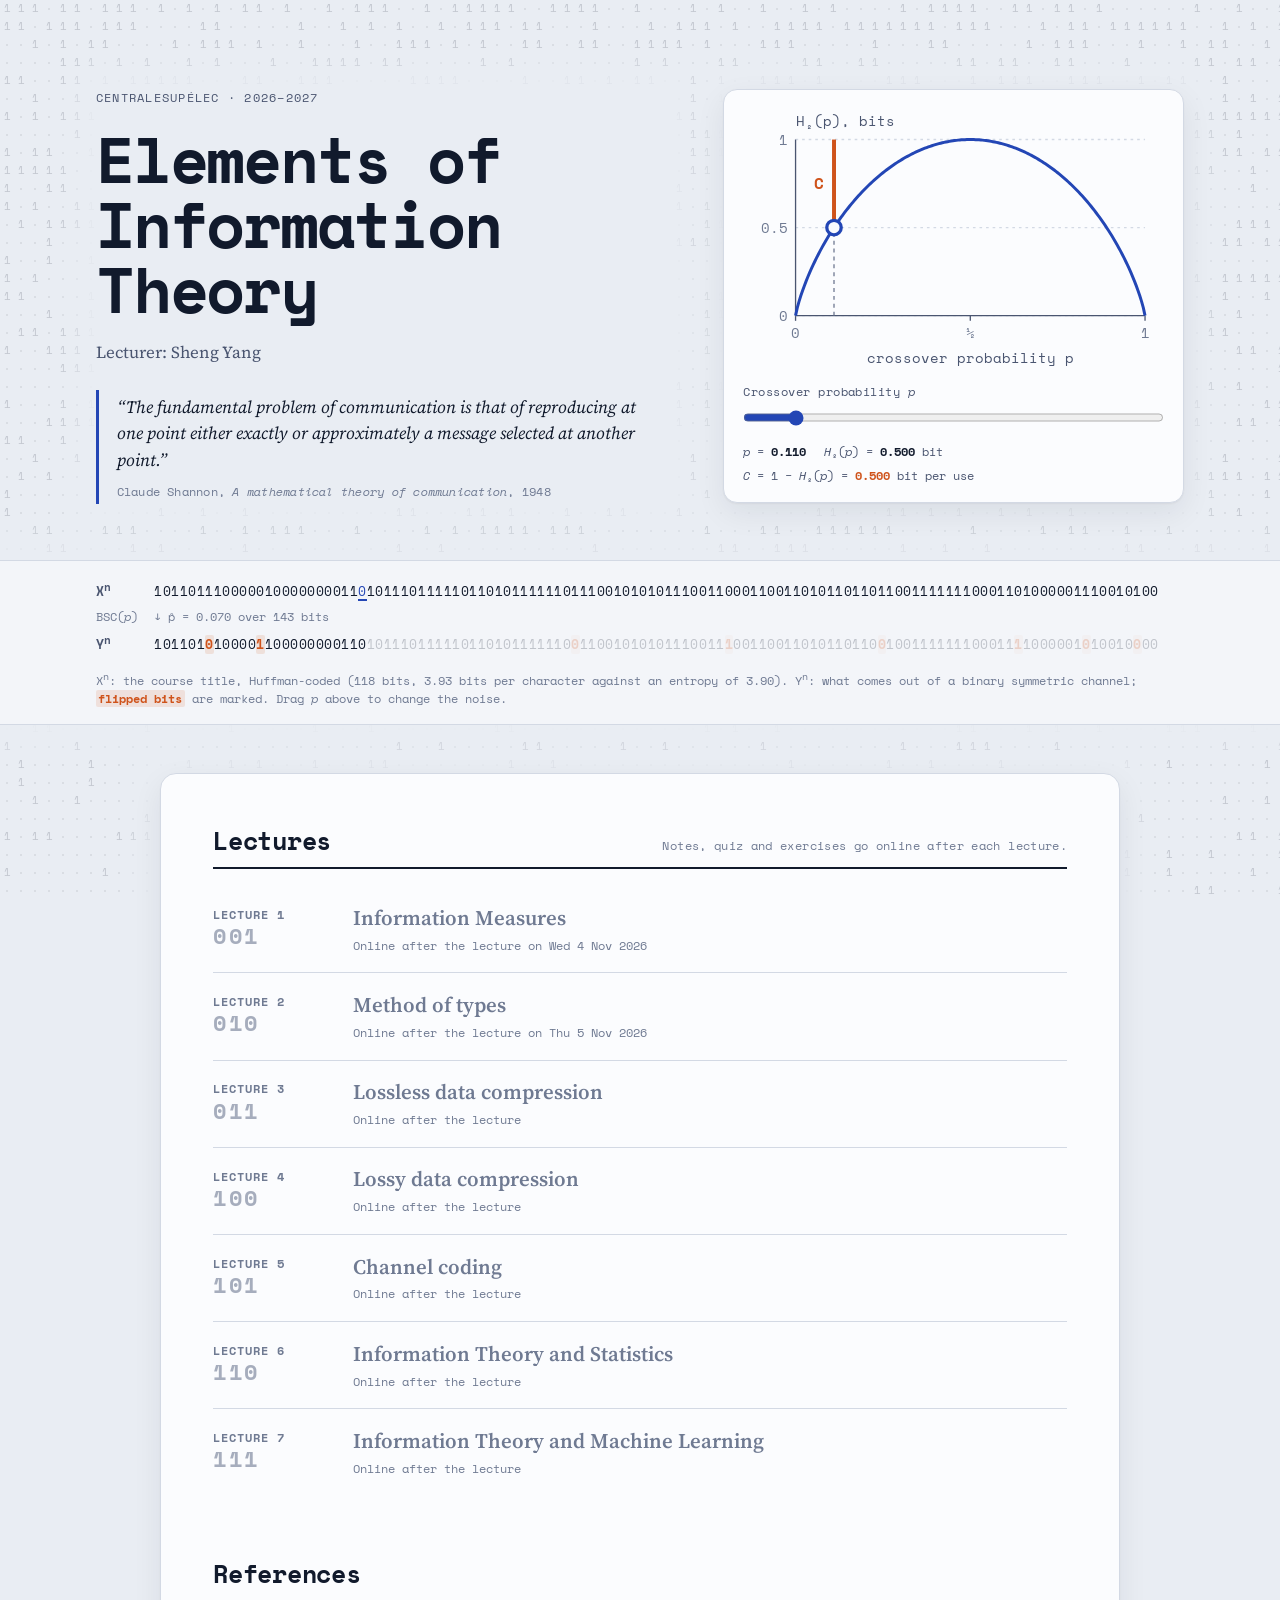
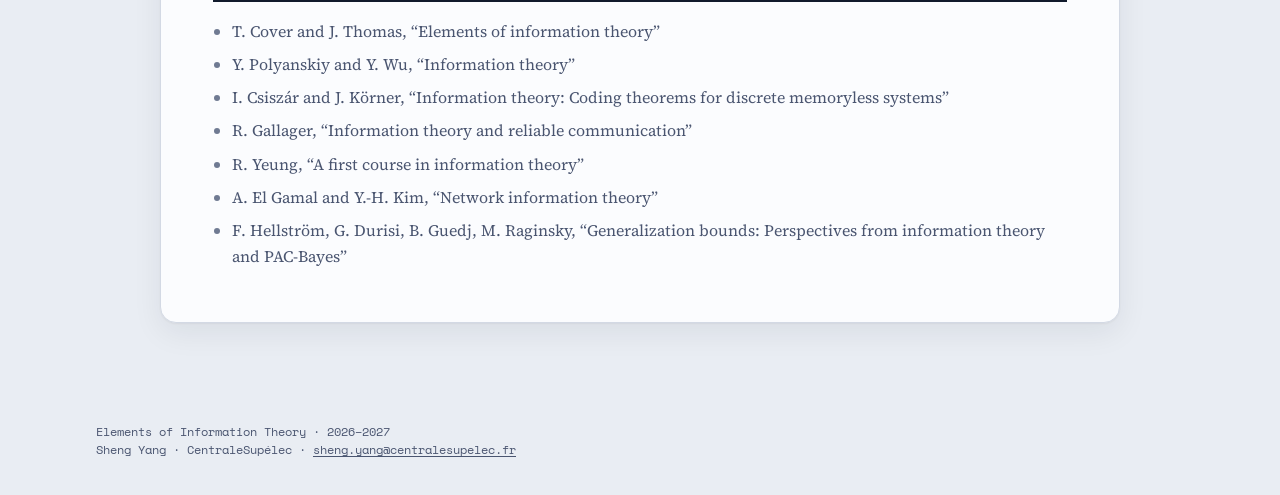
==== docs/index.html @ 3c0cffbe "set up a webpage for the course" ====
<!doctype html>
<html lang="en">
<head>
<meta charset="utf-8">
<meta name="viewport" content="width=device-width, initial-scale=1, viewport-fit=cover">
<title>Elements of Information Theory</title>
<meta name="description" content="Elements of Information Theory: lecture notes, quizzes and exercises.">
<link rel="icon" href="assets/favicon.svg" type="image/svg+xml">
<link rel="preconnect" href="https://fonts.googleapis.com">
<link rel="preconnect" href="https://fonts.gstatic.com" crossorigin>
<link rel="stylesheet" href="https://fonts.googleapis.com/css2?family=Source+Serif+4:ital,opsz,wght@0,8..60,400;0,8..60,600;1,8..60,400&amp;family=Space+Mono:ital,wght@0,400;0,700;1,400&amp;display=swap">
<link rel="stylesheet" href="assets/style.css">

<script defer src="assets/site.js"></script>

</head>
<body>
<canvas id="bitfield" aria-hidden="true"></canvas>
<div class="page page-home">

<header class="hero">
  <div class="wrap hero-grid">
    <div class="hero-text" data-quiet>
      <p class="eyebrow">CentraleSupélec &middot; 2026–2027</p>
      <h1>Elements of Information Theory</h1>
      <p class="byline">Lecturer: Sheng Yang</p>
      <blockquote class="shannon"><p>&ldquo;<em>The fundamental problem of communication is that of reproducing at one point either exactly or approximately a message selected at another point.</em>&rdquo;</p><footer>Claude Shannon, <cite>A mathematical theory of communication</cite>, 1948</footer></blockquote>
    </div>
    <figure class="h2-widget" data-h2>
      <svg class="h2-chart" viewBox="0 0 320 200" role="img" aria-label="Binary entropy function H2(p) with the current crossover probability marked" data-x0="40" data-x1="306" data-y0="158" data-y1="24">
  <line class="tick" x1="40.0" y1="158.0" x2="40.0" y2="162.0"/>
  <text class="tick-label" x="40.0" y="175.0" text-anchor="middle">0</text>
  <line class="tick" x1="173.0" y1="158.0" x2="173.0" y2="162.0"/>
  <text class="tick-label" x="173.0" y="175.0" text-anchor="middle">½</text>
  <line class="tick" x1="306.0" y1="158.0" x2="306.0" y2="162.0"/>
  <text class="tick-label" x="306.0" y="175.0" text-anchor="middle">1</text>
  <line class="grid" x1="40.0" y1="158.0" x2="306.0" y2="158.0"/>
  <text class="tick-label" x="34.0" y="162.0" text-anchor="end">0</text>
  <line class="grid" x1="40.0" y1="91.0" x2="306.0" y2="91.0"/>
  <text class="tick-label" x="34.0" y="95.0" text-anchor="end">0.5</text>
  <line class="grid" x1="40.0" y1="24.0" x2="306.0" y2="24.0"/>
  <text class="tick-label" x="34.0" y="28.0" text-anchor="end">1</text>
  <line class="axis" x1="40" y1="158" x2="306" y2="158"/>
  <line class="axis" x1="40" y1="158" x2="40" y2="24"/>
  <polyline class="h2-curve" points="40.00,158.00 41.33,151.91 42.66,147.17 43.99,142.94 45.32,139.05 46.65,135.40 47.98,131.95 49.31,128.67 50.64,125.53 51.97,122.52 53.30,119.62 54.63,116.83 55.96,114.12 57.29,111.50 58.62,108.97 59.95,106.50 61.28,104.11 62.61,101.78 63.94,99.51 65.27,97.31 66.60,95.15 67.93,93.06 69.26,91.01 70.59,89.01 71.92,87.07 73.25,85.16 74.58,83.30 75.91,81.49 77.24,79.71 78.57,77.98 79.90,76.28 81.23,74.62 82.56,73.00 83.89,71.42 85.22,69.87 86.55,68.35 87.88,66.87 89.21,65.42 90.54,64.00 91.87,62.62 93.20,61.26 94.53,59.94 95.86,58.64 97.19,57.38 98.52,56.14 99.85,54.93 101.18,53.75 102.51,52.59 103.84,51.46 105.17,50.36 106.50,49.29 107.83,48.24 109.16,47.22 110.49,46.22 111.82,45.24 113.15,44.29 114.48,43.37 115.81,42.47 117.14,41.59 118.47,40.74 119.80,39.91 121.13,39.10 122.46,38.31 123.79,37.55 125.12,36.81 126.45,36.10 127.78,35.40 129.11,34.73 130.44,34.07 131.77,33.44 133.10,32.83 134.43,32.25 135.76,31.68 137.09,31.13 138.42,30.61 139.75,30.11 141.08,29.62 142.41,29.16 143.74,28.72 145.07,28.29 146.40,27.89 147.73,27.51 149.06,27.15 150.39,26.81 151.72,26.49 153.05,26.18 154.38,25.90 155.71,25.64 157.04,25.40 158.37,25.17 159.70,24.97 161.03,24.78 162.36,24.62 163.69,24.47 165.02,24.35 166.35,24.24 167.68,24.15 169.01,24.09 170.34,24.04 171.67,24.01 173.00,24.00 174.33,24.01 175.66,24.04 176.99,24.09 178.32,24.15 179.65,24.24 180.98,24.35 182.31,24.47 183.64,24.62 184.97,24.78 186.30,24.97 187.63,25.17 188.96,25.40 190.29,25.64 191.62,25.90 192.95,26.18 194.28,26.49 195.61,26.81 196.94,27.15 198.27,27.51 199.60,27.89 200.93,28.29 202.26,28.72 203.59,29.16 204.92,29.62 206.25,30.11 207.58,30.61 208.91,31.13 210.24,31.68 211.57,32.25 212.90,32.83 214.23,33.44 215.56,34.07 216.89,34.73 218.22,35.40 219.55,36.10 220.88,36.81 222.21,37.55 223.54,38.31 224.87,39.10 226.20,39.91 227.53,40.74 228.86,41.59 230.19,42.47 231.52,43.37 232.85,44.29 234.18,45.24 235.51,46.22 236.84,47.22 238.17,48.24 239.50,49.29 240.83,50.36 242.16,51.46 243.49,52.59 244.82,53.75 246.15,54.93 247.48,56.14 248.81,57.38 250.14,58.64 251.47,59.94 252.80,61.26 254.13,62.62 255.46,64.00 256.79,65.42 258.12,66.87 259.45,68.35 260.78,69.87 262.11,71.42 263.44,73.00 264.77,74.62 266.10,76.28 267.43,77.98 268.76,79.71 270.09,81.49 271.42,83.30 272.75,85.16 274.08,87.07 275.41,89.01 276.74,91.01 278.07,93.06 279.40,95.15 280.73,97.31 282.06,99.51 283.39,101.78 284.72,104.11 286.05,106.50 287.38,108.97 288.71,111.50 290.04,114.12 291.37,116.83 292.70,119.62 294.03,122.52 295.36,125.53 296.69,128.67 298.02,131.95 299.35,135.40 300.68,139.05 302.01,142.94 303.34,147.17 304.67,151.91 306.00,158.00"/>
  <line class="cap-bar" data-cap x1="69.26" y1="91.01" x2="69.26" y2="24.00"/>
  <text class="cap-label" data-cap-label x="54.26" y="61.51">C</text>
  <line class="guide" data-guide x1="69.26" y1="158" x2="69.26" y2="91.01"/>
  <circle class="h2-dot" data-dot cx="69.26" cy="91.01" r="5.5"/>
  <text class="axis-label" x="173.0" y="194" text-anchor="middle">crossover probability p</text>
  <text class="axis-label" x="40" y="14" text-anchor="start">H&#8322;(p), bits</text>
</svg>
      <div class="h2-control">
        <label for="crossover">Crossover probability <i>p</i></label>
        <input id="crossover" type="range" min="0" max="1" step="0.005" value="0.11">
      </div>
      <figcaption class="h2-read" aria-live="polite">
        <span><i>p</i> = <b data-out="p">0.110</b></span>
        <span><i>H</i>&#8322;(<i>p</i>) = <b data-out="h">0.500</b> bit</span>
        <span><i>C</i> = 1 &minus; <i>H</i>&#8322;(<i>p</i>) = <b data-out="c">0.500</b> bit per use</span>
      </figcaption>
    </figure>
  </div>
  <div class="channel" data-channel data-bits="1011011100000100000000110101110111110110101111110111001010101110011000110011010110110110011111110001101000001110010100" data-p="0.11" aria-label="The course title, Huffman-coded, sent through a binary symmetric channel">
    <div class="wrap channel-grid">
      <span class="ch-label">X<sup>n</sup></span>
      <div class="ch-row ch-x" data-row="x">1011011100000100000000110101110111110110101111110111001010101110011000110011010110110110011111110001101000001110010100</div>
      <span class="ch-label ch-mid">BSC(<i>p</i>)</span>
      <div class="ch-meter"><span data-out="phat">p&#770; = 0.119 over 118 bits</span></div>
      <span class="ch-label">Y<sup>n</sup></span>
      <div class="ch-row ch-y" data-row="y">1011011<b class="flip">0</b>00000100000<b class="flip">1</b><b class="flip">1</b>01101<b class="flip">1</b>1110111110<b class="flip">0</b>1010111111011<b class="flip">0</b><b class="flip">1</b>010<b class="flip">0</b><b class="flip">1</b>10<b class="flip">0</b>1100110001<b class="flip">0</b>00110101101101100111111100<b class="flip">1</b>1101<b class="flip">1</b>0000111001<b class="flip">1</b>100</div>
    </div>
    <p class="wrap ch-caption">X<sup>n</sup>: the course title, Huffman-coded (118 bits, 3.93 bits per character against an entropy of 3.90). Y<sup>n</sup>: what comes out of a binary symmetric channel; <span class="flip-key">flipped bits</span> are marked. Drag <i>p</i> above to change the noise.</p>
  </div>
</header>
<div class="sheet-wrap wrap"><main class="sheet">
  <section class="block" id="lectures" aria-labelledby="lectures-h">
    <div class="block-head"><h2 id="lectures-h">Lectures</h2><p class="block-sub">Notes, quiz and exercises go online after each lecture.</p></div>
    <ol class="lectures">
<li class="lec is-upcoming">
  <div class="lec-id"><span class="lec-n">Lecture 1</span><span class="lec-bin" title="1 in binary">001</span></div>
  <div class="lec-main">
    <h3>Information Measures</h3>
    <p class="lec-date">Online after the lecture on Wed 4 Nov 2026</p>
  </div>
</li>
<li class="lec is-upcoming">
  <div class="lec-id"><span class="lec-n">Lecture 2</span><span class="lec-bin" title="2 in binary">010</span></div>
  <div class="lec-main">
    <h3>Method of types</h3>
    <p class="lec-date">Online after the lecture on Thu 5 Nov 2026</p>
  </div>
</li>
<li class="lec is-upcoming">
  <div class="lec-id"><span class="lec-n">Lecture 3</span><span class="lec-bin" title="3 in binary">011</span></div>
  <div class="lec-main">
    <h3>Lossless data compression</h3>
    <p class="lec-date">Online after the lecture</p>
  </div>
</li>
<li class="lec is-upcoming">
  <div class="lec-id"><span class="lec-n">Lecture 4</span><span class="lec-bin" title="4 in binary">100</span></div>
  <div class="lec-main">
    <h3>Lossy data compression</h3>
    <p class="lec-date">Online after the lecture</p>
  </div>
</li>
<li class="lec is-upcoming">
  <div class="lec-id"><span class="lec-n">Lecture 5</span><span class="lec-bin" title="5 in binary">101</span></div>
  <div class="lec-main">
    <h3>Channel coding</h3>
    <p class="lec-date">Online after the lecture</p>
  </div>
</li>
<li class="lec is-upcoming">
  <div class="lec-id"><span class="lec-n">Lecture 6</span><span class="lec-bin" title="6 in binary">110</span></div>
  <div class="lec-main">
    <h3>Information Theory and Statistics</h3>
    <p class="lec-date">Online after the lecture</p>
  </div>
</li>
<li class="lec is-upcoming">
  <div class="lec-id"><span class="lec-n">Lecture 7</span><span class="lec-bin" title="7 in binary">111</span></div>
  <div class="lec-main">
    <h3>Information Theory and Machine Learning</h3>
    <p class="lec-date">Online after the lecture</p>
  </div>
</li>
    </ol>
  </section>
  <section class="block" id="references" aria-labelledby="refs-h"><div class="block-head"><h2 id="refs-h">References</h2></div><ul class="refs"><li>T. Cover and J. Thomas, “Elements of information theory”</li><li>Y. Polyanskiy and Y. Wu, “Information theory”</li><li>I. Csiszár and J. Körner, “Information theory: Coding theorems for discrete memoryless systems”</li><li>R. Gallager, “Information theory and reliable communication”</li><li>R. Yeung, “A first course in information theory”</li><li>A. El Gamal and Y.-H. Kim, “Network information theory”</li><li>F. Hellström, G. Durisi, B. Guedj, M. Raginsky, “Generalization bounds: Perspectives from information theory and PAC-Bayes”</li></ul></section>
</main></div>
<footer class="site-footer" data-quiet>
  <div class="wrap footer-grid">
    <p class="footer-who">Elements of Information Theory &middot; 2026–2027<br>Sheng Yang &middot; CentraleSupélec &middot; <a href="mailto:sheng.yang@centralesupelec.fr">sheng.yang@centralesupelec.fr</a></p>
  </div>
</footer>
</div>
</body>
</html>
---- docs/assets/style.css ----
/* Elements of Information Theory: course website
   Colours are tokens; the dark theme only redefines them. */

:root {
  --paper: #e9edf3;
  --sheet: #fbfcfe;
  --band: #f3f5f9;
  --ink: #111a2c;
  --ink-2: #4a5570;
  --ink-3: #6f7a92;
  --rule: #d3d9e4;
  --rule-strong: #b7c0d0;
  --signal: #2346b5;
  --signal-soft: rgba(35, 70, 181, 0.08);
  --noise: #cf531b;
  --noise-soft: rgba(207, 83, 27, 0.13);
  --ok: #1b7a46;
  --ok-soft: rgba(27, 122, 70, 0.09);
  --bad: #b3291f;
  --bad-soft: rgba(179, 41, 31, 0.08);
  --on-accent: #ffffff;
  --bits: rgba(17, 26, 44, 0.17);
  --shadow: 0 1px 2px rgba(17, 26, 44, 0.05), 0 10px 30px rgba(17, 26, 44, 0.07);
  --mono: "Space Mono", ui-monospace, "SFMono-Regular", Menlo, Consolas, "Liberation Mono", monospace;
  --serif: "Source Serif 4", "Source Serif Pro", Georgia, Cambria, "Times New Roman", serif;
  --radius: 10px;
  color-scheme: light;
}

@media (prefers-color-scheme: dark) {
  :root:not([data-theme="light"]) {
    --paper: #0b1020;
    --sheet: #111829;
    --band: #0f1626;
    --ink: #e3e8f2;
    --ink-2: #a1abc0;
    --ink-3: #7c87a0;
    --rule: #263049;
    --rule-strong: #36425f;
    --signal: #8ea6ff;
    --signal-soft: rgba(142, 166, 255, 0.10);
    --noise: #ff9c61;
    --noise-soft: rgba(255, 156, 97, 0.15);
    --ok: #5dc98d;
    --ok-soft: rgba(93, 201, 141, 0.11);
    --bad: #ff8a7f;
    --bad-soft: rgba(255, 138, 127, 0.11);
    --on-accent: #0b1020;
    --bits: rgba(227, 232, 242, 0.11);
    --shadow: 0 1px 2px rgba(0, 0, 0, 0.4), 0 10px 30px rgba(0, 0, 0, 0.28);
    color-scheme: dark;
  }
}

:root[data-theme="dark"] {
  --paper: #0b1020;
  --sheet: #111829;
  --band: #0f1626;
  --ink: #e3e8f2;
  --ink-2: #a1abc0;
  --ink-3: #7c87a0;
  --rule: #263049;
  --rule-strong: #36425f;
  --signal: #8ea6ff;
  --signal-soft: rgba(142, 166, 255, 0.10);
  --noise: #ff9c61;
  --noise-soft: rgba(255, 156, 97, 0.15);
  --ok: #5dc98d;
  --ok-soft: rgba(93, 201, 141, 0.11);
  --bad: #ff8a7f;
  --bad-soft: rgba(255, 138, 127, 0.11);
  --on-accent: #0b1020;
  --bits: rgba(227, 232, 242, 0.11);
  --shadow: 0 1px 2px rgba(0, 0, 0, 0.4), 0 10px 30px rgba(0, 0, 0, 0.28);
  color-scheme: dark;
}

/* ---------------------------------------------------------------- base */

*, *::before, *::after { box-sizing: border-box; }

html { -webkit-text-size-adjust: 100%; text-size-adjust: 100%; scroll-behavior: smooth; }
@media (prefers-reduced-motion: reduce) { html { scroll-behavior: auto; } }

body {
  margin: 0;
  background: var(--paper);
  color: var(--ink);
  font-family: var(--serif);
  font-size: 1.125rem;
  line-height: 1.62;
  font-optical-sizing: auto;
  -webkit-font-smoothing: antialiased;
}

#bitfield {
  position: fixed;
  inset: 0;
  width: 100%;
  height: 100%;
  z-index: 0;
  pointer-events: none;
  display: block;
}

.page { position: relative; z-index: 1; min-height: 100vh; display: flex; flex-direction: column; }
.page > main, .page > .sheet-wrap { flex: 1 0 auto; }

.wrap {
  width: 100%;
  max-width: 1120px;
  margin-inline: auto;
  padding-left: max(16px, env(safe-area-inset-left, 0px));
  padding-right: max(16px, env(safe-area-inset-right, 0px));
}

a { color: var(--signal); text-decoration-thickness: 1px; text-underline-offset: 0.18em; }
a:hover { text-decoration-thickness: 2px; }
:focus-visible { outline: 2px solid var(--signal); outline-offset: 2px; border-radius: 4px; }

h1, h2, h3, h4 { text-wrap: balance; margin: 0; }
p { margin: 0; }
code { font-family: var(--mono); font-size: 0.86em; }
sup.fnref { font-family: var(--mono); font-size: 0.68em; color: var(--signal); }
.sc { font-variant: small-caps; }
.sf { font-family: system-ui, -apple-system, "Segoe UI", sans-serif; font-size: 0.94em; }
.missing { font-family: var(--mono); font-size: 0.8em; color: var(--ink-3); }

.preview-banner {
  position: sticky;
  top: 0;
  z-index: 20;
  background: var(--noise);
  color: var(--on-accent);
  font: 700 0.78rem/1.4 var(--mono);
  letter-spacing: 0.02em;
  text-align: center;
  padding: 0.45rem max(16px, env(safe-area-inset-right, 0px)) 0.45rem max(16px, env(safe-area-inset-left, 0px));
}

.eyebrow, .block-sub, .lec-date, .hint, .crumbs, .huff-cap, .ch-caption, .footer-who {
  font-family: var(--mono);
}

/* ---------------------------------------------------------------- home: hero */

.hero { padding-top: clamp(2.5rem, 7vw, 5.5rem); }

.hero-grid {
  display: grid;
  grid-template-columns: minmax(0, 1.25fr) minmax(0, 1fr);
  gap: clamp(1.5rem, 4vw, 3.5rem);
  align-items: center;
}

.hero-text { display: flex; flex-direction: column; gap: 1.1rem; min-width: 0; }

.eyebrow {
  font-size: 0.78rem;
  letter-spacing: 0.1em;
  text-transform: uppercase;
  color: var(--ink-2);
}

.hero h1 {
  font-family: var(--mono);
  font-weight: 700;
  font-size: clamp(2.2rem, 5.6vw, 4rem);
  line-height: 1.02;
  letter-spacing: -0.035em;
}

.byline { font-size: 1.05rem; color: var(--ink-2); }

.shannon {
  margin: 0.4rem 0 0;
  padding: 0.2rem 0 0.2rem 1.1rem;
  border-left: 3px solid var(--signal);
  max-width: 34rem;
}
.shannon p { font-style: italic; font-size: 1.08rem; line-height: 1.55; }
.shannon footer { margin-top: 0.5rem; font-family: var(--mono); font-size: 0.74rem; color: var(--ink-3); letter-spacing: 0.02em; }
.shannon cite { font-style: italic; }

/* binary entropy widget */
.h2-widget {
  margin: 0;
  background: var(--sheet);
  border: 1px solid var(--rule);
  border-radius: 14px;
  box-shadow: var(--shadow);
  padding: 1.1rem 1.2rem 1rem;
  display: flex;
  flex-direction: column;
  gap: 0.7rem;
  min-width: 0;
}
.h2-chart { width: 100%; height: auto; display: block; overflow: visible; }
.h2-chart .axis { stroke: var(--ink-2); stroke-width: 1; }
.h2-chart .grid { stroke: var(--rule); stroke-width: 1; stroke-dasharray: 2 3; }
.h2-chart .tick { stroke: var(--ink-2); stroke-width: 1; }
.h2-chart .tick-label, .h2-chart .axis-label { fill: var(--ink-3); font-family: var(--mono); font-size: 10.5px; }
.h2-chart .axis-label { fill: var(--ink-2); }
.h2-chart .h2-curve { fill: none; stroke: var(--signal); stroke-width: 2.25; stroke-linejoin: round; }
.h2-chart .guide { stroke: var(--ink-3); stroke-width: 1; stroke-dasharray: 3 3; }
.h2-chart .cap-bar { stroke: var(--noise); stroke-width: 3; stroke-linecap: butt; }
.h2-chart .cap-label { fill: var(--noise); font-family: var(--mono); font-weight: 700; font-size: 12px; }
.h2-chart .h2-dot { fill: var(--sheet); stroke: var(--signal); stroke-width: 2.5; }

.h2-control { display: grid; gap: 0.25rem; }
.h2-control label { font-family: var(--mono); font-size: 0.74rem; letter-spacing: 0.04em; color: var(--ink-2); }
.h2-control input[type="range"] { width: 100%; accent-color: var(--signal); margin: 0; height: 1.6rem; }

.h2-read {
  display: flex;
  flex-wrap: wrap;
  gap: 0.25rem 1.1rem;
  font-family: var(--mono);
  font-size: 0.78rem;
  color: var(--ink-2);
}
.h2-read b { color: var(--ink); font-weight: 700; font-variant-numeric: tabular-nums; }
.h2-read span:last-child b { color: var(--noise); }

/* the channel band */
.channel {
  margin-top: clamp(2rem, 5vw, 3.5rem);
  background: var(--band);
  border-block: 1px solid var(--rule);
  padding-block: 1.1rem 1rem;
}
.channel-grid {
  display: grid;
  grid-template-columns: auto minmax(0, 1fr);
  gap: 0.35rem 1rem;
  align-items: baseline;
}
.ch-label { font: 700 0.8rem/1.6 var(--mono); color: var(--ink-2); white-space: nowrap; }
.ch-label.ch-mid { font-weight: 400; color: var(--ink-3); font-size: 0.72rem; }
.ch-row {
  font: 400 0.8rem/1.65 var(--mono);
  letter-spacing: 0.04em;
  overflow-wrap: anywhere;
  word-break: break-all;
  color: var(--ink);
  min-width: 0;
}
.ch-row span { transition: opacity 0.2s; }
.ch-row .pending { opacity: 0.22; }
.ch-row .head { color: var(--signal); box-shadow: inset 0 -2px 0 var(--signal); }
.ch-row b, .ch-row .flip { font-weight: 700; color: var(--noise); background: var(--noise-soft); border-radius: 2px; }
.ch-meter { font: 400 0.72rem/1.6 var(--mono); color: var(--ink-3); font-variant-numeric: tabular-nums; }
.ch-meter::before { content: "\2193  "; color: var(--ink-3); }
.ch-caption { margin-top: 0.8rem; font-size: 0.72rem; line-height: 1.6; color: var(--ink-3); max-width: 70rem; }
.flip-key { color: var(--noise); background: var(--noise-soft); padding: 0 0.2em; border-radius: 2px; font-weight: 700; }

/* ---------------------------------------------------------------- sheet and blocks */

.sheet-wrap { padding-top: clamp(1.75rem, 4vw, 3rem); padding-bottom: clamp(2.5rem, 6vw, 4.5rem); }

.sheet {
  max-width: 860px;
  margin-inline: auto;
  background: var(--sheet);
  border: 1px solid var(--rule);
  border-radius: 16px;
  box-shadow: var(--shadow);
  padding: clamp(1.25rem, 4.5vw, 3.25rem);
  display: flex;
  flex-direction: column;
  gap: clamp(2.5rem, 6vw, 4rem);
  min-width: 0;
}
.page-home .sheet { max-width: 960px; }

.block { display: flex; flex-direction: column; gap: 1.1rem; min-width: 0; scroll-margin-top: 1.25rem; }

.block-head {
  display: flex;
  flex-wrap: wrap;
  align-items: baseline;
  justify-content: space-between;
  gap: 0.3rem 1rem;
  padding-bottom: 0.65rem;
  border-bottom: 2px solid var(--ink);
}
.block-head h2 {
  font-family: var(--mono);
  font-weight: 700;
  font-size: clamp(1.25rem, 2.6vw, 1.55rem);
  letter-spacing: -0.01em;
  line-height: 1.2;
}
.block-sub { font-size: 0.74rem; color: var(--ink-3); letter-spacing: 0.03em; }

.hint { font-size: 0.76rem; color: var(--ink-3); line-height: 1.5; }
.note { font-size: 0.95rem; color: var(--ink-2); }
h3.minor {
  font-family: var(--mono);
  font-size: 0.78rem;
  font-weight: 700;
  letter-spacing: 0.1em;
  text-transform: uppercase;
  color: var(--ink-2);
  margin-top: 0.4rem;
}

/* ---------------------------------------------------------------- home: lecture list */

.lectures { list-style: none; margin: 0; padding: 0; display: flex; flex-direction: column; }

.lec {
  display: grid;
  grid-template-columns: 7.5rem minmax(0, 1fr);
  gap: 0.4rem 1.25rem;
  padding-block: 1.1rem;
  border-bottom: 1px solid var(--rule);
}
.lec:last-child { border-bottom: 0; }
.lec-id { display: flex; flex-direction: column; gap: 0.15rem; padding-top: 0.2rem; }
.lec-n { font: 700 0.76rem/1.3 var(--mono); letter-spacing: 0.08em; text-transform: uppercase; color: var(--ink-2); }
.lec-bin { font: 700 1.35rem/1.1 var(--mono); letter-spacing: 0.12em; color: var(--signal); }
.lec-main { display: flex; flex-direction: column; gap: 0.3rem; min-width: 0; }
.lec h3 { font-family: var(--serif); font-weight: 600; font-size: 1.3rem; line-height: 1.3; }
.lec h3 a { color: var(--ink); text-decoration: none; }
.lec h3 a:hover { color: var(--signal); text-decoration: underline; }
.lec-date { font-size: 0.74rem; color: var(--ink-3); }
.lec-links { display: flex; flex-wrap: wrap; gap: 0.5rem; margin-top: 0.35rem; }
.lec-links a, .jump a {
  display: inline-flex;
  align-items: center;
  gap: 0.45rem;
  font: 400 0.8rem/1 var(--mono);
  color: var(--ink);
  text-decoration: none;
  border: 1px solid var(--rule-strong);
  border-radius: 999px;
  padding: 0.5rem 0.85rem;
  background: var(--sheet);
}
.lec-links a:hover, .jump a:hover { border-color: var(--signal); color: var(--signal); background: var(--signal-soft); }
.count, .fmt {
  font-size: 0.7rem;
  font-weight: 700;
  color: var(--signal);
}
.is-upcoming .lec-bin { color: var(--ink-3); opacity: 0.6; }
.is-upcoming h3 { color: var(--ink-3); }
.is-upcoming .lec-n { color: var(--ink-3); }

.refs { margin: 0; padding-left: 1.2rem; display: flex; flex-direction: column; gap: 0.45rem; font-size: 1rem; color: var(--ink-2); }
.refs li::marker { color: var(--ink-3); }

/* ---------------------------------------------------------------- lecture header */

.lec-hero { padding-top: clamp(1.25rem, 4vw, 2.5rem); }
.lec-hero .wrap { display: flex; flex-direction: column; gap: 1rem; max-width: 892px; }
.crumbs { font-size: 0.78rem; }
.crumbs a { color: var(--ink-2); text-decoration: none; }
.crumbs a:hover { color: var(--signal); text-decoration: underline; }

.lecture-box {
  background: var(--sheet);
  border: 1.5px solid var(--ink);
  box-shadow: 6px 6px 0 var(--rule-strong);
  padding: 1rem 1.25rem 0.9rem;
  display: flex;
  flex-direction: column;
  gap: 0.9rem;
}
.lb-top, .lb-bottom {
  display: flex;
  flex-wrap: wrap;
  justify-content: space-between;
  gap: 0.2rem 1rem;
  font-family: var(--mono);
  font-size: 0.78rem;
}
.lb-top { font-weight: 700; }
.lb-bottom { color: var(--ink-2); }
.lb-lect { font-style: italic; }
.lecture-box h1 {
  font-family: var(--serif);
  font-weight: 600;
  font-size: clamp(1.65rem, 4.2vw, 2.45rem);
  line-height: 1.15;
  text-align: center;
  padding-block: 0.2rem;
}
.lb-n { color: var(--signal); }

.huff { display: flex; flex-direction: column; gap: 0.35rem; }
.huff-bits {
  font: 400 0.8rem/1.55 var(--mono);
  letter-spacing: 0.06em;
  overflow-wrap: anywhere;
  word-break: break-all;
}
.cw { padding: 0.05em 0; }
.cw0 { color: var(--ink); }
.cw1 { color: var(--signal); background: var(--signal-soft); }
.huff-cap { font-size: 0.7rem; color: var(--ink-3); line-height: 1.5; }

.jump { display: flex; flex-wrap: wrap; gap: 0.5rem; }

/* ---------------------------------------------------------------- notes block */

.summary { font-size: 1.12rem; color: var(--ink-2); max-width: 46rem; }
.summary p + p { margin-top: 0.7em; }

.files { display: flex; flex-direction: column; gap: 0.6rem; }
.file-btn {
  display: grid;
  grid-template-columns: auto minmax(0, 1fr) auto;
  align-items: center;
  gap: 0.9rem;
  padding: 0.85rem 1rem;
  border: 1px solid var(--rule-strong);
  border-radius: var(--radius);
  text-decoration: none;
  color: var(--ink);
  background: var(--sheet);
}
.file-btn:hover { border-color: var(--signal); background: var(--signal-soft); }
.file-kind {
  font: 700 0.72rem/1 var(--mono);
  letter-spacing: 0.06em;
  color: var(--on-accent);
  background: var(--signal);
  border-radius: 6px;
  padding: 0.45rem 0.55rem;
}
.file-name { font-weight: 600; min-width: 0; }
.file-size { font: 400 0.74rem/1 var(--mono); color: var(--ink-3); }

.outline { list-style: none; margin: 0; padding: 0; display: flex; flex-direction: column; gap: 0.3rem; font-size: 1rem; }
.outline li { display: grid; grid-template-columns: 3rem minmax(0, 1fr); gap: 0.6rem; align-items: baseline; }
.outline li.o-l2 { grid-template-columns: 3rem minmax(0, 1fr); padding-left: 3.6rem; color: var(--ink-2); font-size: 0.95rem; }
.o-num { font: 400 0.74rem/1 var(--mono); color: var(--ink-3); font-variant-numeric: tabular-nums; }
.outline li.o-nonum { grid-template-columns: minmax(0, 1fr); }

/* ---------------------------------------------------------------- quiz */

.scoreboard {
  position: sticky;
  top: env(safe-area-inset-top, 0px);
  z-index: 5;
  display: flex;
  flex-wrap: wrap;
  align-items: center;
  gap: 0.5rem 1rem;
  background: var(--sheet);
  border: 1px solid var(--rule);
  border-radius: var(--radius);
  padding: 0.6rem 0.75rem;
  box-shadow: 0 6px 16px -12px rgba(0, 0, 0, 0.35);
}
.has-preview .scoreboard { top: calc(env(safe-area-inset-top, 0px) + 2rem); }
.score-bits { display: flex; flex-wrap: wrap; gap: 3px; }
.sb {
  display: inline-grid;
  place-items: center;
  width: 1.45rem;
  height: 1.7rem;
  border: 1px solid var(--rule-strong);
  border-radius: 4px;
  font: 700 0.78rem/1 var(--mono);
  color: var(--ink-3);
  text-decoration: none;
  background: var(--sheet);
}
.sb:hover { border-color: var(--signal); }
.sb.sb-1 { background: var(--ok); border-color: var(--ok); color: var(--on-accent); }
.sb.sb-0 { background: var(--bad-soft); border-color: var(--bad); color: var(--bad); }
.score-text { font: 400 0.76rem/1.4 var(--mono); color: var(--ink-2); flex: 1 1 12rem; }
.score-text b { color: var(--ink); font-variant-numeric: tabular-nums; }
.btn-quiet {
  font: 400 0.74rem/1 var(--mono);
  color: var(--ink-2);
  background: transparent;
  border: 1px solid var(--rule-strong);
  border-radius: 999px;
  padding: 0.45rem 0.8rem;
  cursor: pointer;
}
.btn-quiet:hover { color: var(--signal); border-color: var(--signal); }
.btn-quiet[disabled] { opacity: 0.45; cursor: default; }

.quiz { list-style: none; margin: 0; padding: 0; display: flex; flex-direction: column; }
.q {
  display: grid;
  grid-template-columns: 2.6rem minmax(0, 1fr);
  gap: 0 0.9rem;
  padding-block: 1.4rem;
  border-bottom: 1px solid var(--rule);
  scroll-margin-top: 5rem;
}
.q:last-child { border-bottom: 0; }
.q-num { font: 700 0.85rem/1.9 var(--mono); color: var(--signal); }
.q-body { display: flex; flex-direction: column; gap: 0.85rem; min-width: 0; }
.q-stem > * + * { margin-top: 0.6em; }
.q-opts { display: flex; flex-direction: column; gap: 0.5rem; }

.opt {
  display: grid;
  grid-template-columns: auto minmax(0, 1fr) auto;
  align-items: center;
  gap: 0.75rem;
  width: 100%;
  text-align: left;
  font: inherit;
  font-size: 1.02rem;
  line-height: 1.5;
  color: var(--ink);
  background: var(--sheet);
  border: 1px solid var(--rule-strong);
  border-radius: var(--radius);
  padding: 0.55rem 0.8rem 0.55rem 0.55rem;
  cursor: pointer;
  transition: border-color 0.15s, background-color 0.15s;
}
.opt:hover:not([disabled]) { border-color: var(--signal); background: var(--signal-soft); }
.opt-letter {
  display: inline-grid;
  place-items: center;
  width: 1.9rem;
  height: 1.9rem;
  border-radius: 6px;
  border: 1px solid var(--rule-strong);
  font: 700 0.85rem/1 var(--mono);
  color: var(--ink-2);
  align-self: start;
}
.opt-text { min-width: 0; overflow-wrap: anywhere; padding-top: 0.12rem; }
.opt-text > * + * { margin-top: 0.4em; }
.opt::after { font: 700 1rem/1 var(--mono); }
.opt[disabled] { cursor: default; }
.answered .opt:not(.is-key):not(.is-wrong) { opacity: 0.58; }
.opt.is-key { border-color: var(--ok); background: var(--ok-soft); }
.opt.is-key .opt-letter { background: var(--ok); border-color: var(--ok); color: var(--on-accent); }
.opt.is-key::after { content: "\2713"; color: var(--ok); }
.opt.is-wrong { border-color: var(--bad); background: var(--bad-soft); }
.opt.is-wrong .opt-letter { background: var(--bad); border-color: var(--bad); color: var(--on-accent); }
.opt.is-wrong::after { content: "\2717"; color: var(--bad); }
.opt.is-chosen { border-width: 2px; padding: calc(0.55rem - 1px) calc(0.8rem - 1px) calc(0.55rem - 1px) calc(0.55rem - 1px); }

.q-feedback { font: 400 0.8rem/1.5 var(--mono); min-height: 1.2em; color: var(--ink-2); }
.q-feedback.good { color: var(--ok); }
.q-feedback.bad { color: var(--bad); }
.q-feedback:empty { display: none; }

/* ---------------------------------------------------------------- exercises */

.problems { list-style: none; margin: 0; padding: 0; display: flex; flex-direction: column; }
.problem {
  padding-block: 1.5rem;
  border-bottom: 1px solid var(--rule);
  display: flex;
  flex-direction: column;
  gap: 0.75rem;
  min-width: 0;
  scroll-margin-top: 1rem;
}
.problem:last-child { border-bottom: 0; }
.p-head { display: flex; flex-wrap: wrap; align-items: baseline; gap: 0.3rem 0.75rem; font-weight: 400; }
.p-num { font: 700 0.78rem/1.4 var(--mono); letter-spacing: 0.08em; text-transform: uppercase; color: var(--signal); }
.p-title { font-family: var(--serif); font-weight: 600; font-size: 1.15rem; line-height: 1.35; }
.p-ref {
  font: 400 0.7rem/1 var(--mono);
  color: var(--ink-2);
  border: 1px solid var(--rule-strong);
  border-radius: 999px;
  padding: 0.3rem 0.55rem;
}
.p-body > * + *, .p-intro > * + *, .solution-body > * + * { margin-top: 0.75em; }
.fn-list { margin: 0; padding-left: 1.4rem; font-size: 0.88rem; color: var(--ink-2); }

details.solution {
  border: 1px solid var(--rule);
  border-radius: var(--radius);
  background: var(--band);
}
details.solution > summary {
  cursor: pointer;
  list-style: none;
  font: 700 0.78rem/1 var(--mono);
  letter-spacing: 0.06em;
  text-transform: uppercase;
  color: var(--ok);
  padding: 0.8rem 1rem;
}
details.solution > summary::-webkit-details-marker { display: none; }
details.solution > summary::before { content: "\25B8  "; }
details.solution[open] > summary::before { content: "\25BE  "; }
.solution-body { padding: 0 1rem 1rem; border-top: 1px dashed var(--rule-strong); padding-top: 0.9rem; }

/* ---------------------------------------------------------------- converted LaTeX */

.math-display { overflow-x: auto; overflow-y: hidden; margin: 0.5em 0; padding-block: 0.15em; max-width: 100%; }
mjx-container.wide-inline { display: inline-block; max-width: 100%; overflow-x: auto; overflow-y: hidden; vertical-align: middle; padding-block: 0.1em; }
.math-display mjx-container[display="true"] { margin: 0 !important; }
mjx-container { color: inherit; }
mjx-container[jax="SVG"] > svg { max-width: none; }

.tex-list { margin: 0.5em 0 0; padding-left: 2.1em; display: flex; flex-direction: column; gap: 0.35em; }
.tex-list > li { min-width: 0; }
ul.tex-list { list-style-type: disc; }
ul.tex-list ul.tex-list { list-style-type: "\2013  "; }
ul.tex-list ul.tex-list ul.tex-list { list-style-type: "\2217  "; }
ul.tex-list > li::marker { color: var(--ink-2); }
.tex-desc { list-style: none; padding-left: 0.5em; }
.item-label { font-weight: 600; }

ol.tex-list { list-style: none; counter-reset: tl; }
ol.tex-list > li { counter-increment: tl; position: relative; }
ol.tex-list > li::before {
  position: absolute;
  right: calc(100% + 0.55em);
  white-space: nowrap;
  font-variant-numeric: tabular-nums;
  color: var(--ink-2);
}
.enum-decimal.enum-dot > li::before { content: counter(tl, decimal) "."; }
.enum-decimal.enum-paren > li::before { content: "(" counter(tl, decimal) ")"; }
.enum-decimal.enum-rparen > li::before { content: counter(tl, decimal) ")"; }
.enum-lower-alpha.enum-dot > li::before { content: counter(tl, lower-alpha) "."; }
.enum-lower-alpha.enum-paren > li::before { content: "(" counter(tl, lower-alpha) ")"; }
.enum-lower-alpha.enum-rparen > li::before { content: counter(tl, lower-alpha) ")"; }
.enum-upper-alpha.enum-dot > li::before { content: counter(tl, upper-alpha) "."; }
.enum-upper-alpha.enum-paren > li::before { content: "(" counter(tl, upper-alpha) ")"; }
.enum-upper-alpha.enum-rparen > li::before { content: counter(tl, upper-alpha) ")"; }
.enum-lower-roman.enum-dot > li::before { content: counter(tl, lower-roman) "."; }
.enum-lower-roman.enum-paren > li::before { content: "(" counter(tl, lower-roman) ")"; }
.enum-lower-roman.enum-rparen > li::before { content: counter(tl, lower-roman) ")"; }
.enum-upper-roman.enum-dot > li::before { content: counter(tl, upper-roman) "."; }
.enum-upper-roman.enum-paren > li::before { content: "(" counter(tl, upper-roman) ")"; }
.enum-upper-roman.enum-rparen > li::before { content: counter(tl, upper-roman) ")"; }

.tex-center { text-align: center; }
.tex-center .table-wrap { display: flex; justify-content: center; }
.tex-quote { margin-left: 1.5em; color: var(--ink-2); }
.tex-block > * + *, .tex-center > * + *, .tex-quote > * + * { margin-top: 0.6em; }
.tex-h { font-family: var(--serif); font-weight: 600; font-size: 1.05rem; margin-top: 0.4em; }
.tex-thm, .tex-proof { padding-left: 0.9rem; border-left: 2px solid var(--rule-strong); }
.tex-float { margin: 0.75em 0; }
.tex-float figcaption { font-size: 0.9rem; color: var(--ink-2); margin-top: 0.4em; text-align: center; }

.table-wrap { overflow-x: auto; max-width: 100%; }
.tex-table { border-collapse: collapse; margin: 0.4em auto; font-size: 0.98rem; }
.tex-table td { padding: 0.3em 0.75em; vertical-align: middle; }
.tex-table td.al-left { text-align: left; }
.tex-table td.al-center { text-align: center; }
.tex-table td.al-right { text-align: right; }
.tex-table td.bl { border-left: 1px solid var(--ink-2); }
.tex-table td.br { border-right: 1px solid var(--ink-2); }
.tex-table tr.ht > td { border-top: 1px solid var(--ink-2); }
.tex-table tr.hb > td { border-bottom: 1px solid var(--ink-2); }

/* ---------------------------------------------------------------- pager and footer */

.pager {
  display: grid;
  grid-template-columns: repeat(2, minmax(0, 1fr));
  gap: 0.75rem;
  border-top: 2px solid var(--ink);
  padding-top: 1.25rem;
}
.pager a {
  display: flex;
  flex-direction: column;
  gap: 0.2rem;
  text-decoration: none;
  color: var(--ink);
  border: 1px solid var(--rule-strong);
  border-radius: var(--radius);
  padding: 0.8rem 1rem;
  min-width: 0;
}
.pager a:hover { border-color: var(--signal); background: var(--signal-soft); }
.pager .next { grid-column: 2; text-align: right; }
.pager .dir { font: 400 0.74rem/1.3 var(--mono); color: var(--signal); }
.pager .ttl { font-weight: 600; font-size: 1rem; line-height: 1.35; }

.site-footer { padding-block: 1.75rem 2.25rem; }
.footer-grid {
  display: grid;
  grid-template-columns: minmax(0, 1fr);
  gap: 1rem;
  font-size: 0.72rem;
  line-height: 1.6;
  color: var(--ink-2);
}
.footer-who a { color: var(--ink-2); }

/* ---------------------------------------------------------------- class notes on the page */

.cn-summary {
  font-size: 1.02rem;
  color: var(--ink);
  max-width: none;
  border: 1px solid var(--rule-strong);
  border-left: 4px solid var(--signal);
  border-radius: var(--radius);
  background: var(--signal-soft);
  padding: 0.9rem 1.1rem 1rem;
}
.cn-summary h3.minor { margin-bottom: 0.35rem; color: var(--signal); }
.cn-summary .tex-list { margin-top: 0.2em; }

.outline-links a { color: inherit; text-decoration: none; border-bottom: 1px solid var(--rule-strong); }
.outline-links a:hover { color: var(--signal); border-bottom-color: var(--signal); }

.cnotes { min-width: 0; border-top: 1px solid var(--rule); padding-top: 0.4rem; }
.cnotes > * + *, .cn-front > * + * { margin-top: 0.7em; }
.cnotes .cn-h { font-family: var(--serif); font-weight: 600; color: var(--ink); scroll-margin-top: 1.25rem; line-height: 1.3; }
.cnotes h3.cn-l1 { font-size: 1.45rem; margin-top: 2.4rem; padding-bottom: 0.35rem; border-bottom: 1px solid var(--rule); }
.cnotes h4.cn-l2 { font-size: 1.17rem; margin-top: 1.8rem; }
.cnotes h5.cn-l3 { font-size: 1.03rem; margin-top: 1.3rem; }
.cn-num { font: 400 0.78em/1 var(--mono); color: var(--signal); margin-right: 0.5em; font-variant-numeric: tabular-nums; }
.cnotes .tex-h { margin-top: 1.4em; }
.cnotes .tex-block { min-width: 0; }

figure.tikz { margin: 1rem 0; text-align: center; }
figure.tikz img { display: inline-block; max-width: 100%; height: auto; }
@media (prefers-color-scheme: dark) {
  :root:not([data-theme="light"]) figure.tikz img { filter: invert(0.92) hue-rotate(180deg); }
}
:root[data-theme="dark"] figure.tikz img { filter: invert(0.92) hue-rotate(180deg); }

/* framed statements of the class notes: \fbox{\begin{minipage}...} */
.cn-box { border: 1px solid var(--rule-strong); border-radius: 6px; padding: 0.75rem 1rem; margin: 1rem 0; background: var(--sheet); text-align: left; }
.cn-box > .tex-block > * + * { margin-top: 0.6em; }
.cn-fbox { border: 1px solid var(--rule-strong); padding: 0 0.25em; }

/* web-only illustrations (theme/widgets/<name>.js draws into them) */
.widget {
  margin: 1.4rem 0;
  border: 1px solid var(--rule-strong);
  border-radius: var(--radius);
  background: var(--band);
  padding: clamp(0.8rem, 2.5vw, 1.2rem);
  min-width: 0;
}
.widget:empty { display: none; }

/* ---------------------------------------------------------------- narrow screens */

@media (max-width: 820px) {
  .hero-grid { grid-template-columns: minmax(0, 1fr); }
  .h2-widget { max-width: 30rem; }
}

@media (max-width: 560px) {
  body { font-size: 1.0625rem; }
  .scoreboard { position: static; box-shadow: none; }
  .sb { width: 1.3rem; height: 1.55rem; font-size: 0.72rem; }
  .sheet { border-radius: 12px; }
  .lec { grid-template-columns: minmax(0, 1fr); gap: 0.35rem; }
  .lec-id { flex-direction: row; align-items: baseline; gap: 0.6rem; padding-top: 0; }
  .lec-bin { font-size: 0.95rem; }
  .q { grid-template-columns: minmax(0, 1fr); gap: 0.4rem; }
  .pager { grid-template-columns: minmax(0, 1fr); }
  .pager .next { grid-column: 1; }
  .lecture-box { box-shadow: 4px 4px 0 var(--rule-strong); padding: 0.85rem 0.9rem 0.8rem; }
  .file-btn { grid-template-columns: auto minmax(0, 1fr); }
  .file-size { grid-column: 2; }
  .tex-list { padding-left: 1.8em; }
  .outline li.o-l2 { padding-left: 1.2rem; }
}

/* ---------------------------------------------------------------- print */

@media print {
  #bitfield, .jump, .scoreboard, .pager, .preview-banner, .channel, .h2-widget, .huff { display: none !important; }
  body { background: #fff; color: #000; font-size: 11pt; }
  .sheet { box-shadow: none; border: 0; padding: 0; max-width: none; }
  .lecture-box { box-shadow: none; }
  details.solution { display: none; }
  a { color: inherit; }
}
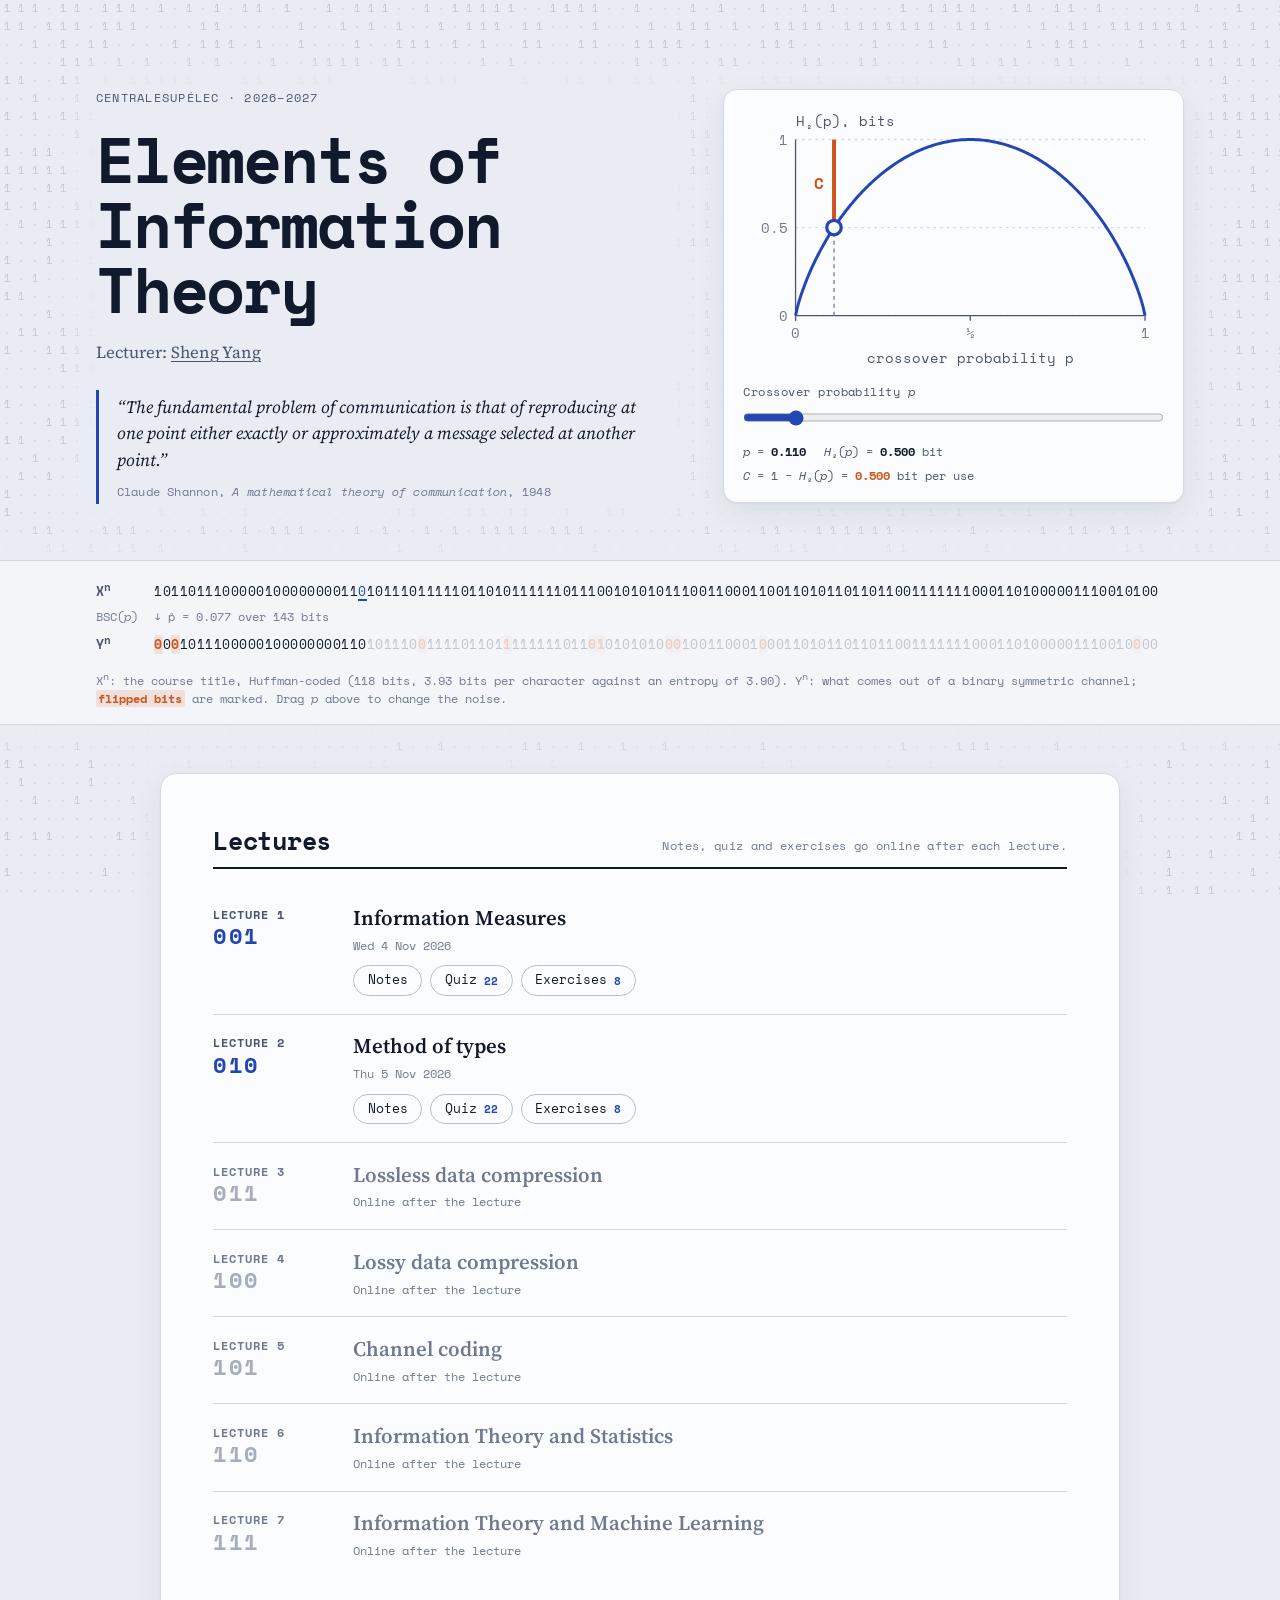
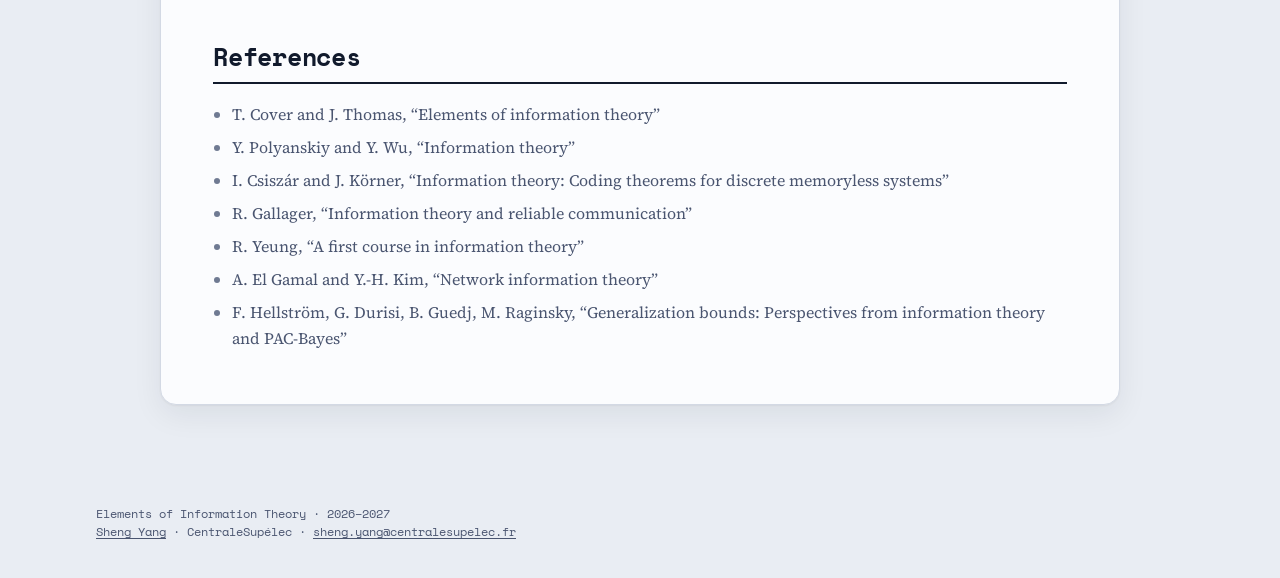
==== commit 27dc2f91: "add lectures 1 and 2" ====
--- a/docs/index.html
+++ b/docs/index.html
@@ -23,7 +23,7 @@
     <div class="hero-text" data-quiet>
       <p class="eyebrow">CentraleSupélec &middot; 2026–2027</p>
       <h1>Elements of Information Theory</h1>
-      <p class="byline">Lecturer: Sheng Yang</p>
+      <p class="byline">Lecturer: <a href="https://l2s.centralesupelec.fr/u/yang-sheng/">Sheng Yang</a></p>
       <blockquote class="shannon"><p>&ldquo;<em>The fundamental problem of communication is that of reproducing at one point either exactly or approximately a message selected at another point.</em>&rdquo;</p><footer>Claude Shannon, <cite>A mathematical theory of communication</cite>, 1948</footer></blockquote>
     </div>
     <figure class="h2-widget" data-h2>
@@ -77,18 +77,20 @@
   <section class="block" id="lectures" aria-labelledby="lectures-h">
     <div class="block-head"><h2 id="lectures-h">Lectures</h2><p class="block-sub">Notes, quiz and exercises go online after each lecture.</p></div>
     <ol class="lectures">
-<li class="lec is-upcoming">
+<li class="lec is-online">
   <div class="lec-id"><span class="lec-n">Lecture 1</span><span class="lec-bin" title="1 in binary">001</span></div>
   <div class="lec-main">
-    <h3>Information Measures</h3>
-    <p class="lec-date">Online after the lecture on Wed 4 Nov 2026</p>
+    <h3><a href="lecture-1.html">Information Measures</a></h3>
+    <p class="lec-date">Wed 4 Nov 2026</p>
+    <p class="lec-links"><a href="lecture-1.html#notes">Notes</a> <a href="lecture-1.html#quiz">Quiz <span class="count">22</span></a> <a href="lecture-1.html#exercises">Exercises <span class="count">8</span></a></p>
   </div>
 </li>
-<li class="lec is-upcoming">
+<li class="lec is-online">
   <div class="lec-id"><span class="lec-n">Lecture 2</span><span class="lec-bin" title="2 in binary">010</span></div>
   <div class="lec-main">
-    <h3>Method of types</h3>
-    <p class="lec-date">Online after the lecture on Thu 5 Nov 2026</p>
+    <h3><a href="lecture-2.html">Method of types</a></h3>
+    <p class="lec-date">Thu 5 Nov 2026</p>
+    <p class="lec-links"><a href="lecture-2.html#notes">Notes</a> <a href="lecture-2.html#quiz">Quiz <span class="count">22</span></a> <a href="lecture-2.html#exercises">Exercises <span class="count">8</span></a></p>
   </div>
 </li>
 <li class="lec is-upcoming">
@@ -132,7 +134,7 @@
 </main></div>
 <footer class="site-footer" data-quiet>
   <div class="wrap footer-grid">
-    <p class="footer-who">Elements of Information Theory &middot; 2026–2027<br>Sheng Yang &middot; CentraleSupélec &middot; <a href="mailto:sheng.yang@centralesupelec.fr">sheng.yang@centralesupelec.fr</a></p>
+    <p class="footer-who">Elements of Information Theory &middot; 2026–2027<br><a href="https://l2s.centralesupelec.fr/u/yang-sheng/">Sheng Yang</a> &middot; CentraleSupélec &middot; <a href="mailto:sheng.yang@centralesupelec.fr">sheng.yang@centralesupelec.fr</a></p>
   </div>
 </footer>
 </div>
--- a/docs/assets/style.css
+++ b/docs/assets/style.css
@@ -171,6 +171,7 @@
 }
 
 .byline { font-size: 1.05rem; color: var(--ink-2); }
+.byline a, .lb-lect a { color: inherit; }
 
 .shannon {
   margin: 0.4rem 0 0;
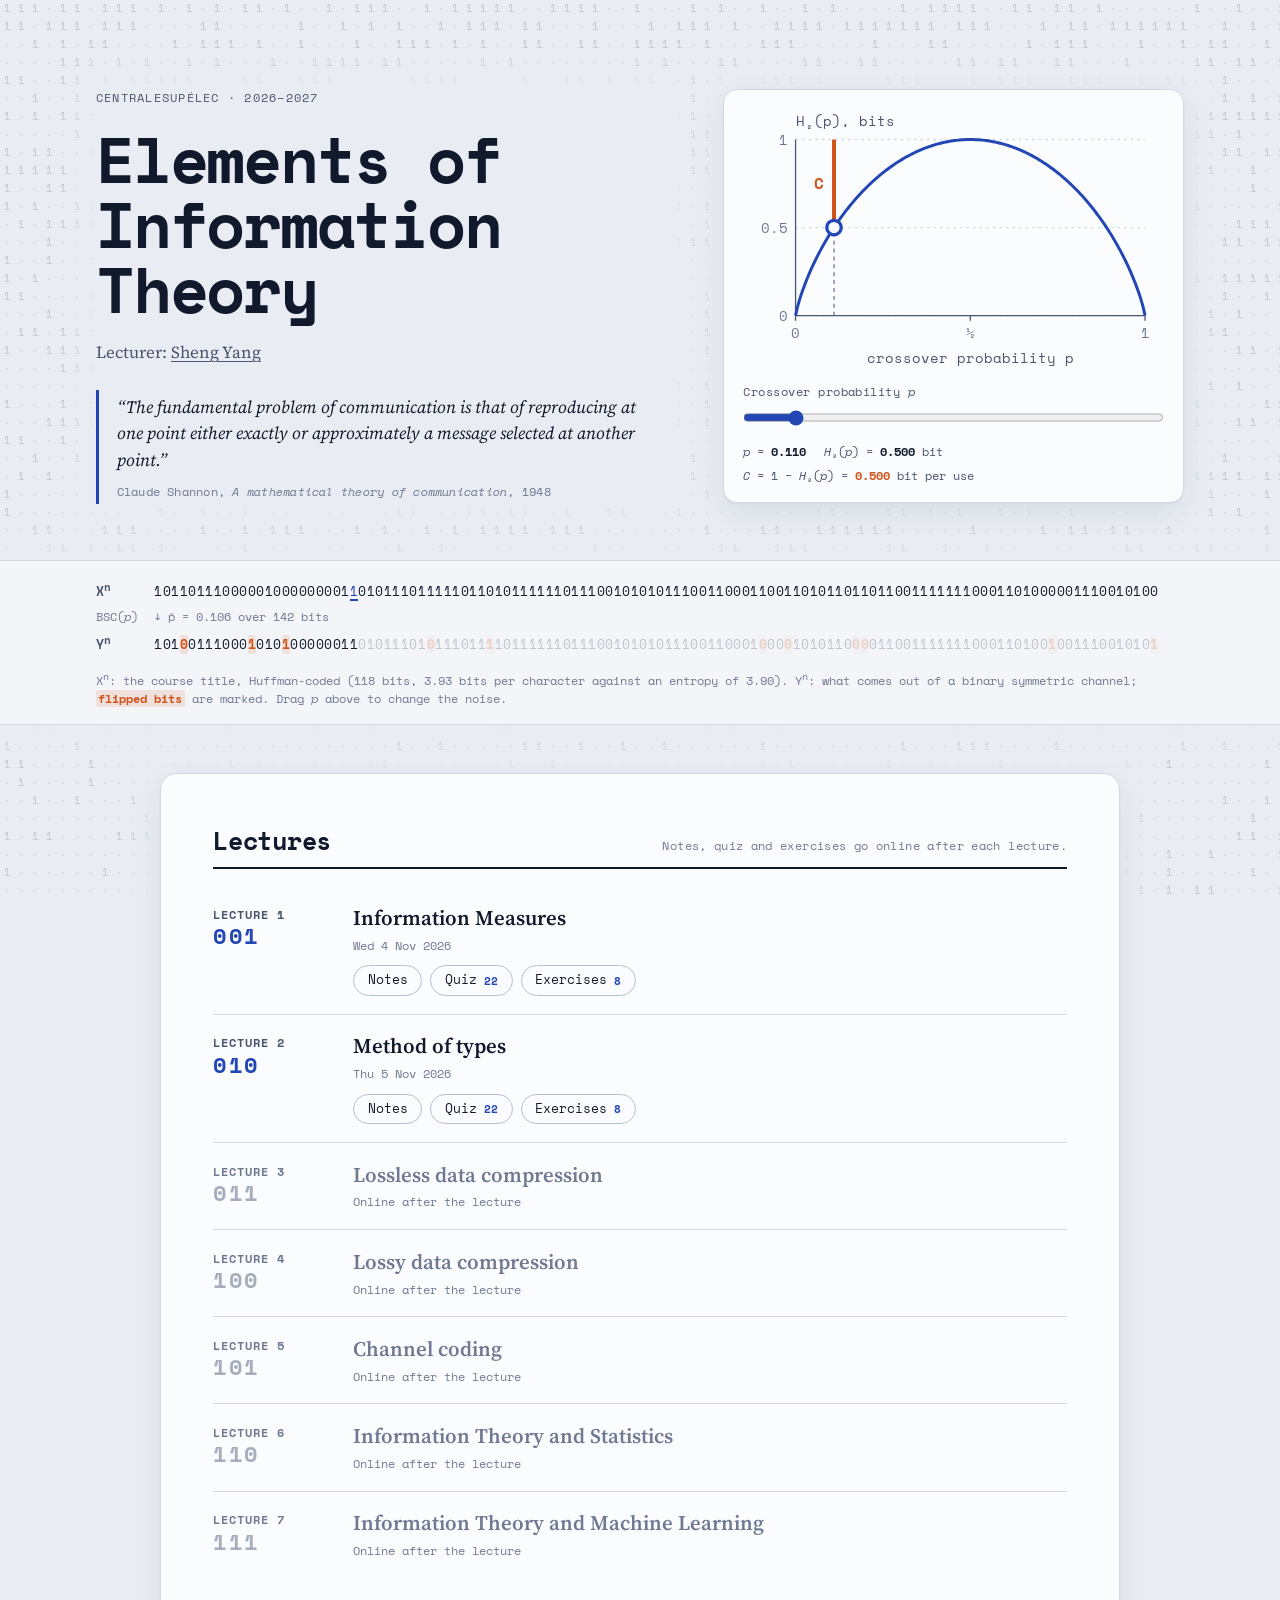
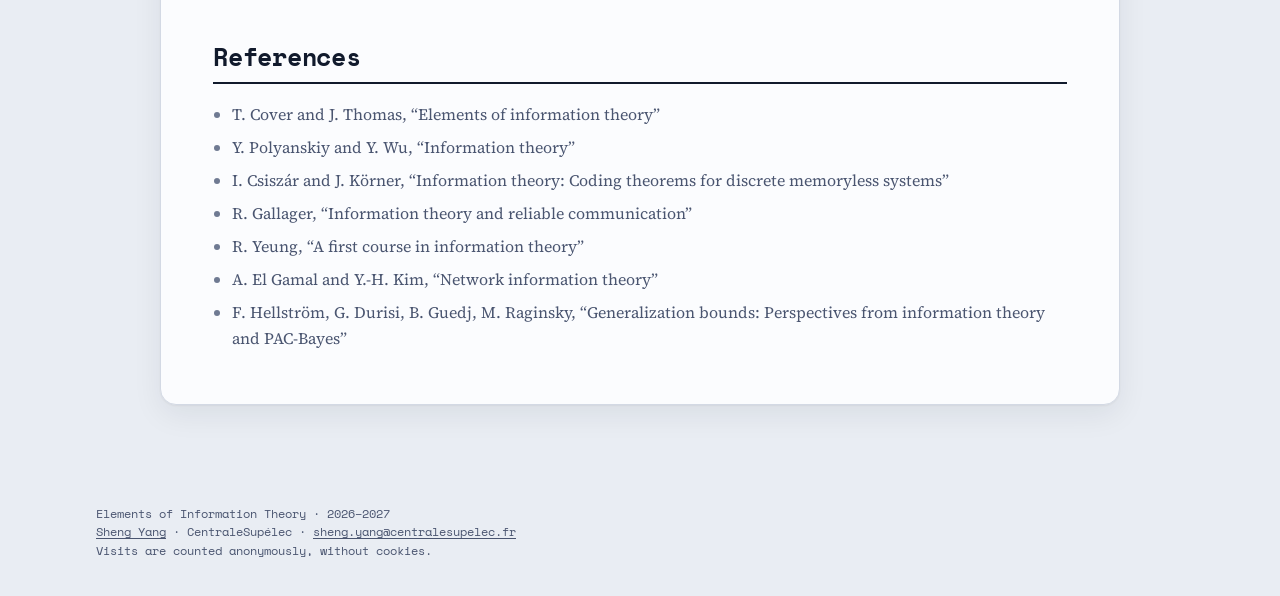
==== commit bb2ac255: "Count visits anonymously Every page loads the visit counter of the course telemetry server (bit2nois" ====
--- a/docs/index.html
+++ b/docs/index.html
@@ -12,6 +12,7 @@
 <link rel="stylesheet" href="assets/style.css">
 
 <script defer src="assets/site.js"></script>
+<script defer src="https://bit2noisy-telemetry.sheng-yang-e9e.workers.dev/v.js" data-site="it"></script>
 
 </head>
 <body>
@@ -134,7 +135,7 @@
 </main></div>
 <footer class="site-footer" data-quiet>
   <div class="wrap footer-grid">
-    <p class="footer-who">Elements of Information Theory &middot; 2026–2027<br><a href="https://l2s.centralesupelec.fr/u/yang-sheng/">Sheng Yang</a> &middot; CentraleSupélec &middot; <a href="mailto:sheng.yang@centralesupelec.fr">sheng.yang@centralesupelec.fr</a></p>
+    <p class="footer-who">Elements of Information Theory &middot; 2026–2027<br><a href="https://l2s.centralesupelec.fr/u/yang-sheng/">Sheng Yang</a> &middot; CentraleSupélec &middot; <a href="mailto:sheng.yang@centralesupelec.fr">sheng.yang@centralesupelec.fr</a><br>Visits are counted anonymously, without cookies.</p>
   </div>
 </footer>
 </div>
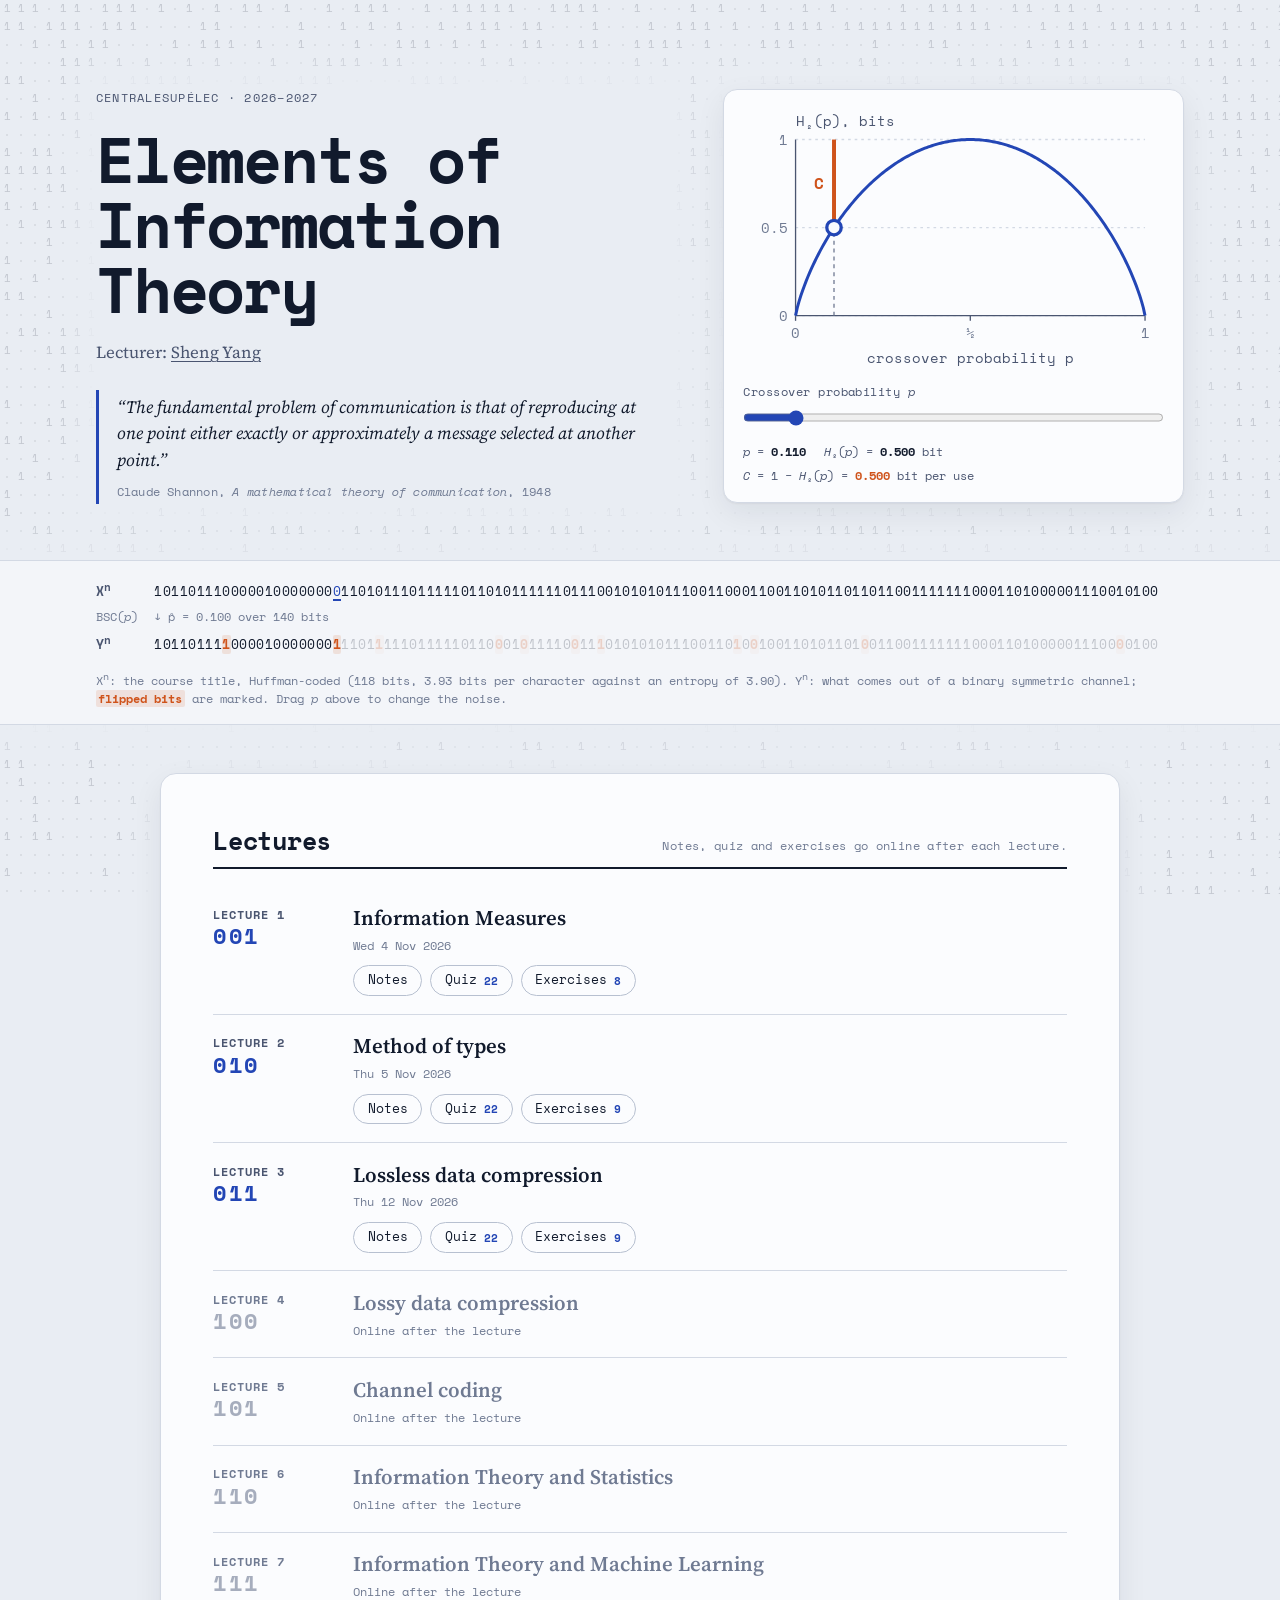
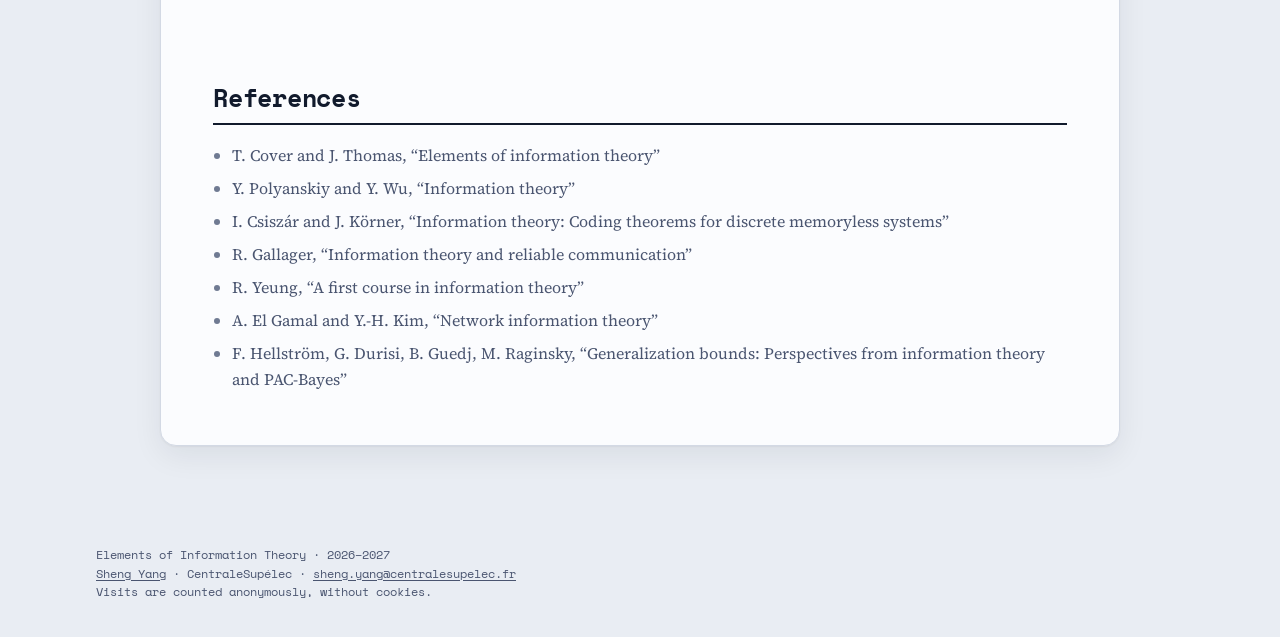
==== commit 5ae23154: "Put Lecture 3 online Rebuilt with the course's build.py from the current sources on the lecturer's M" ====
--- a/docs/index.html
+++ b/docs/index.html
@@ -91,14 +91,15 @@
   <div class="lec-main">
     <h3><a href="lecture-2.html">Method of types</a></h3>
     <p class="lec-date">Thu 5 Nov 2026</p>
-    <p class="lec-links"><a href="lecture-2.html#notes">Notes</a> <a href="lecture-2.html#quiz">Quiz <span class="count">22</span></a> <a href="lecture-2.html#exercises">Exercises <span class="count">8</span></a></p>
+    <p class="lec-links"><a href="lecture-2.html#notes">Notes</a> <a href="lecture-2.html#quiz">Quiz <span class="count">22</span></a> <a href="lecture-2.html#exercises">Exercises <span class="count">9</span></a></p>
   </div>
 </li>
-<li class="lec is-upcoming">
+<li class="lec is-online">
   <div class="lec-id"><span class="lec-n">Lecture 3</span><span class="lec-bin" title="3 in binary">011</span></div>
   <div class="lec-main">
-    <h3>Lossless data compression</h3>
-    <p class="lec-date">Online after the lecture</p>
+    <h3><a href="lecture-3.html">Lossless data compression</a></h3>
+    <p class="lec-date">Thu 12 Nov 2026</p>
+    <p class="lec-links"><a href="lecture-3.html#notes">Notes</a> <a href="lecture-3.html#quiz">Quiz <span class="count">22</span></a> <a href="lecture-3.html#exercises">Exercises <span class="count">9</span></a></p>
   </div>
 </li>
 <li class="lec is-upcoming">
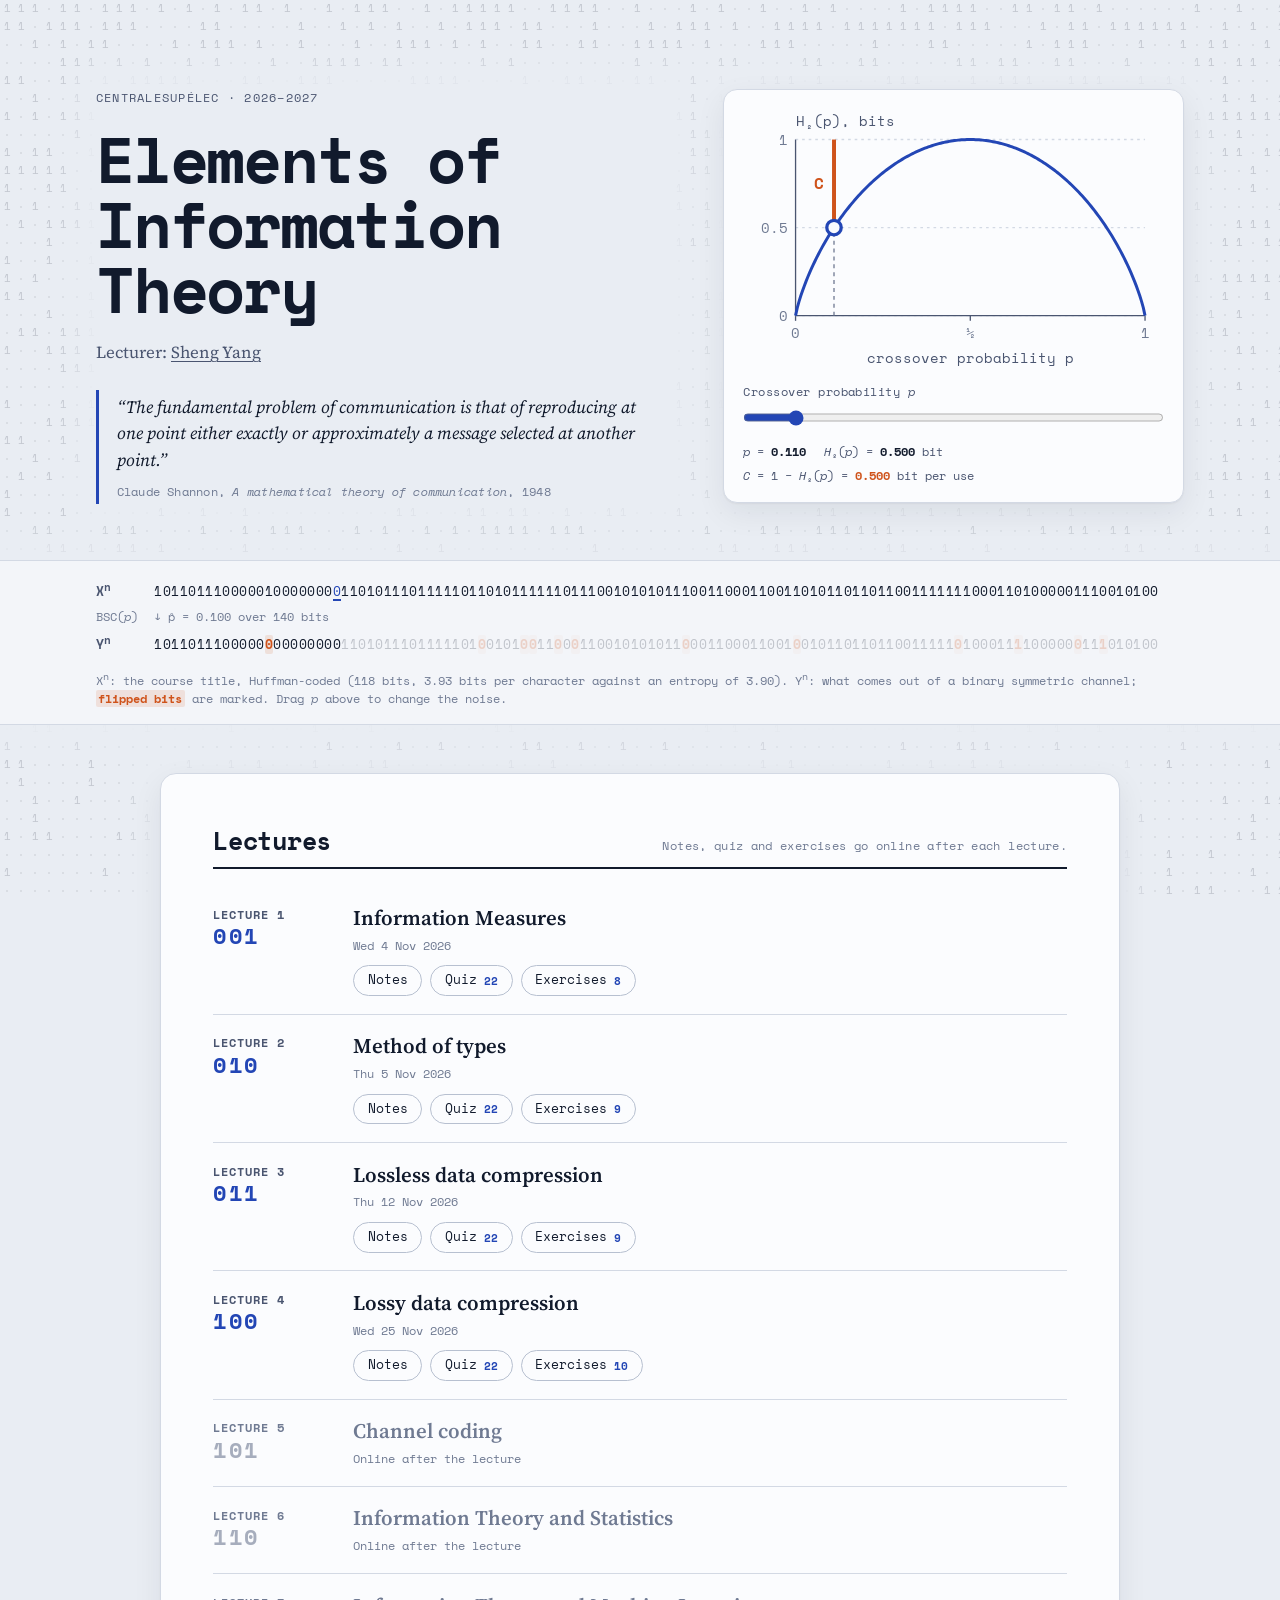
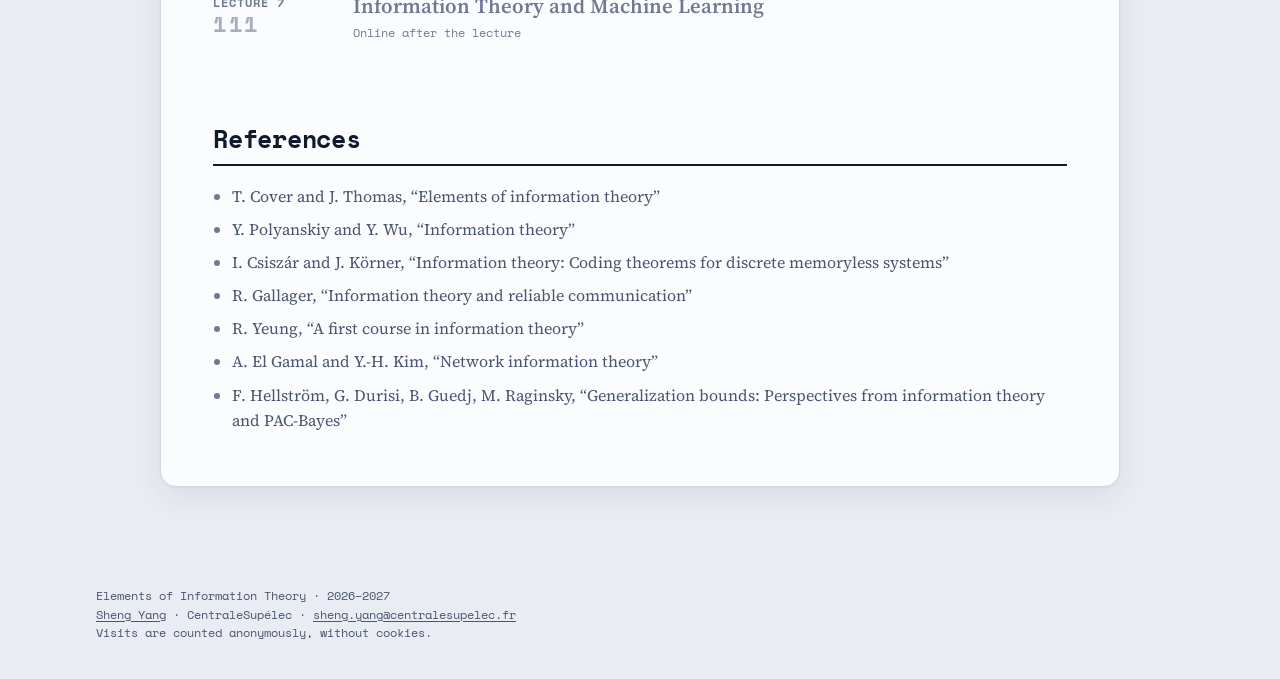
==== commit 689ac4f4: "Put Lecture 4 online Lecture 4 (Lossy data compression, dated Wed 25 Nov 2026): class notes (web pag" ====
--- a/docs/index.html
+++ b/docs/index.html
@@ -102,11 +102,12 @@
     <p class="lec-links"><a href="lecture-3.html#notes">Notes</a> <a href="lecture-3.html#quiz">Quiz <span class="count">22</span></a> <a href="lecture-3.html#exercises">Exercises <span class="count">9</span></a></p>
   </div>
 </li>
-<li class="lec is-upcoming">
+<li class="lec is-online">
   <div class="lec-id"><span class="lec-n">Lecture 4</span><span class="lec-bin" title="4 in binary">100</span></div>
   <div class="lec-main">
-    <h3>Lossy data compression</h3>
-    <p class="lec-date">Online after the lecture</p>
+    <h3><a href="lecture-4.html">Lossy data compression</a></h3>
+    <p class="lec-date">Wed 25 Nov 2026</p>
+    <p class="lec-links"><a href="lecture-4.html#notes">Notes</a> <a href="lecture-4.html#quiz">Quiz <span class="count">22</span></a> <a href="lecture-4.html#exercises">Exercises <span class="count">10</span></a></p>
   </div>
 </li>
 <li class="lec is-upcoming">
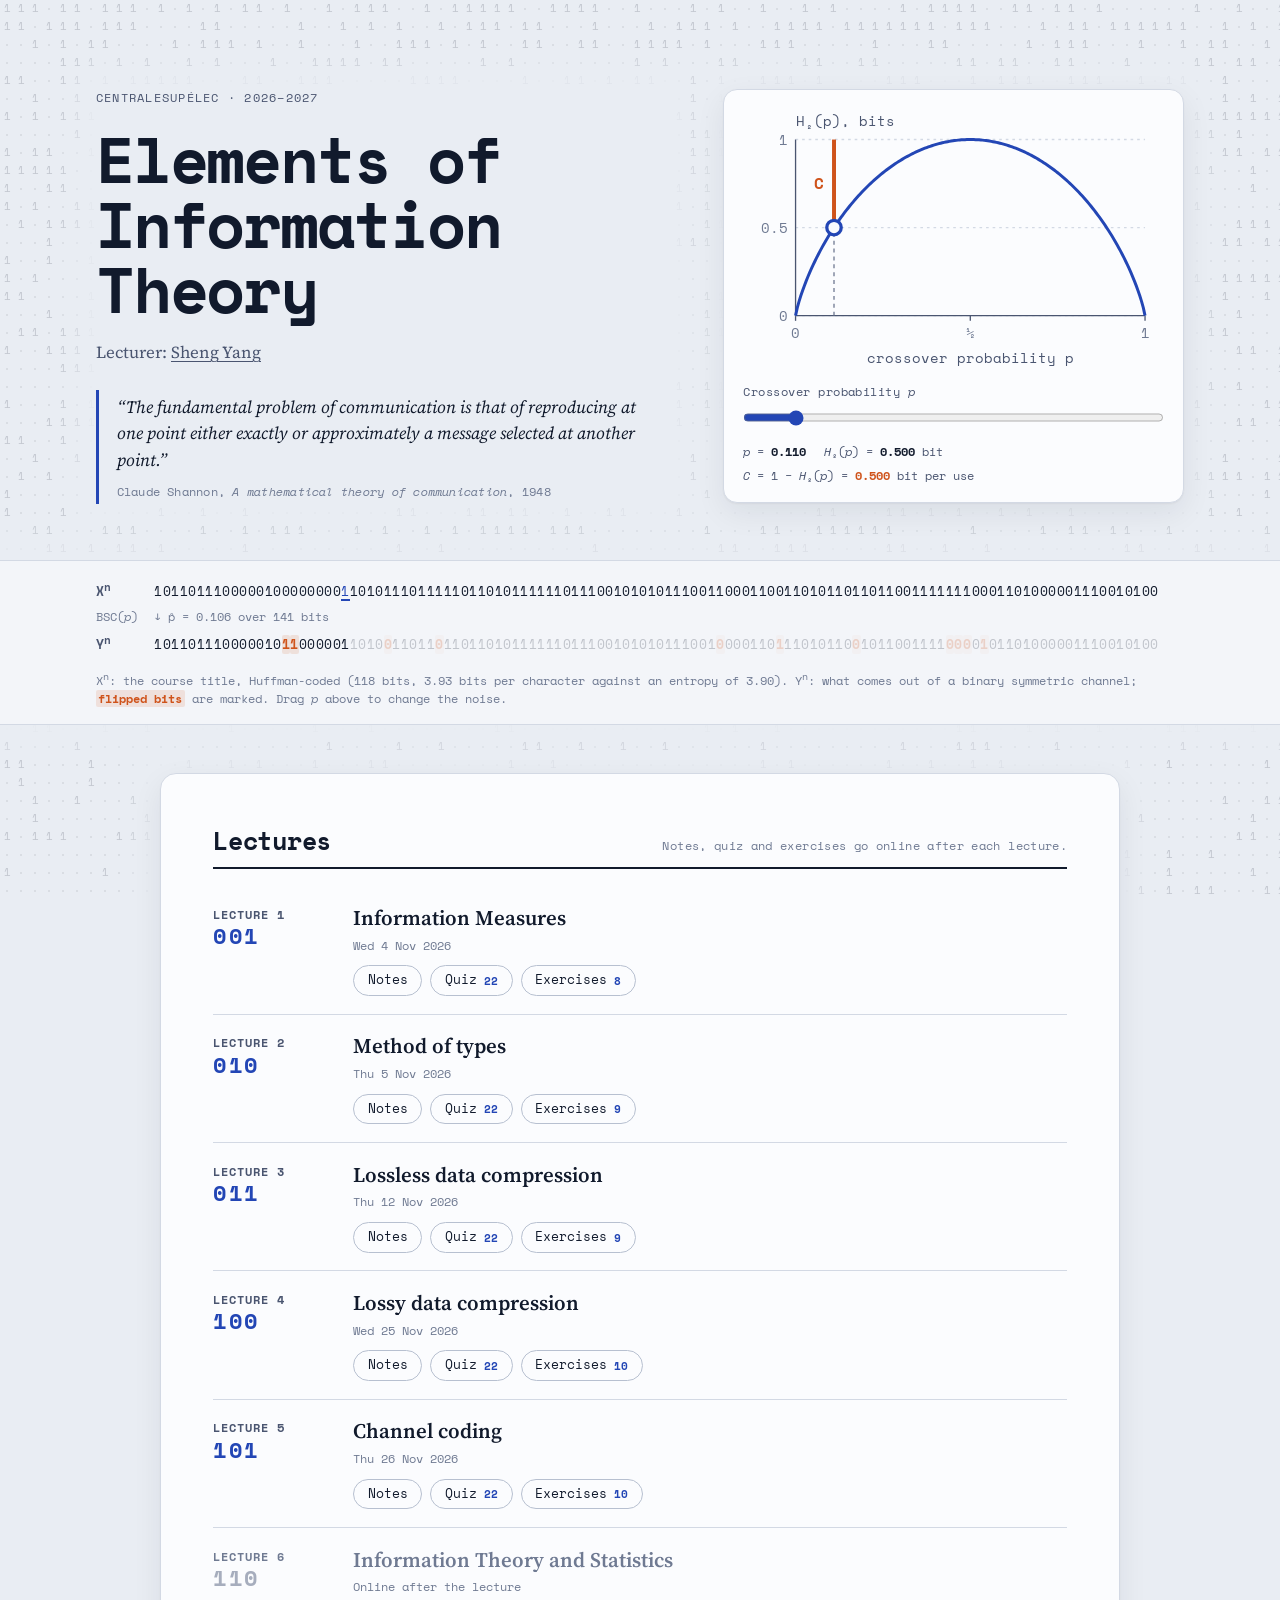
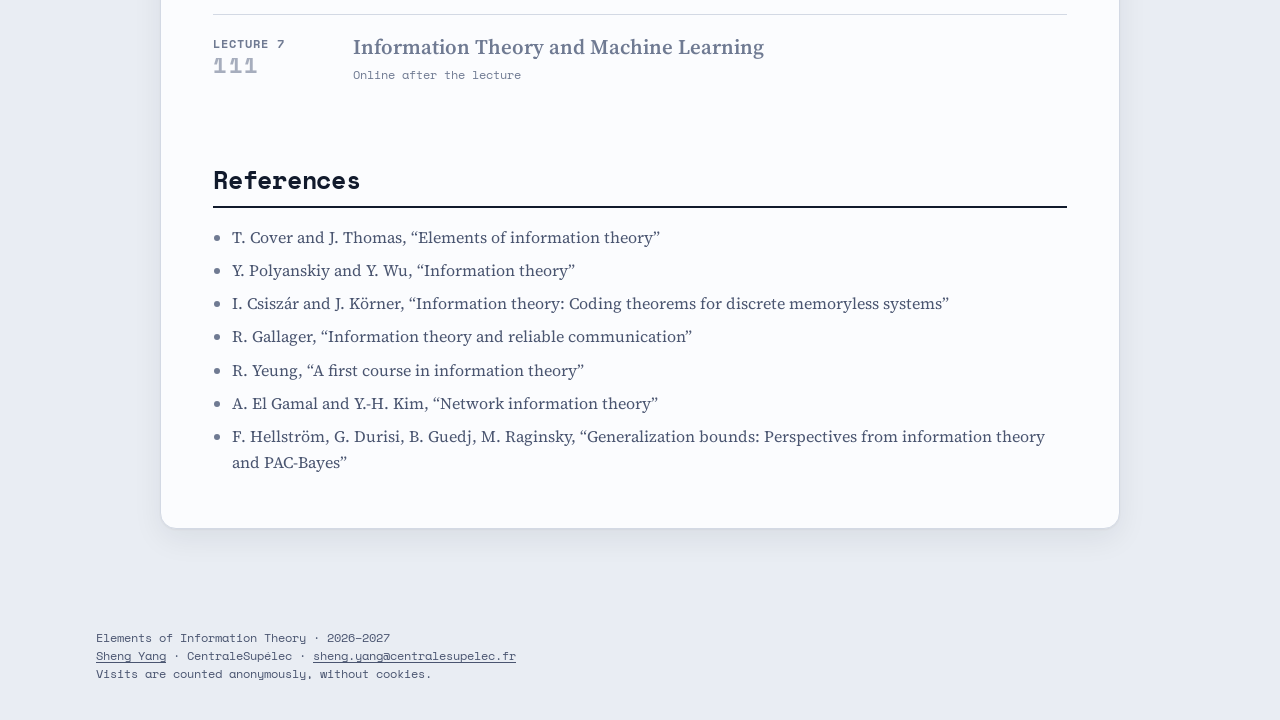
==== commit 7f6cc201: "Put Lecture 5 online Lecture 5 (Channel coding, dated Thu 26 Nov 2026): class notes (web page and PD" ====
--- a/docs/index.html
+++ b/docs/index.html
@@ -110,11 +110,12 @@
     <p class="lec-links"><a href="lecture-4.html#notes">Notes</a> <a href="lecture-4.html#quiz">Quiz <span class="count">22</span></a> <a href="lecture-4.html#exercises">Exercises <span class="count">10</span></a></p>
   </div>
 </li>
-<li class="lec is-upcoming">
+<li class="lec is-online">
   <div class="lec-id"><span class="lec-n">Lecture 5</span><span class="lec-bin" title="5 in binary">101</span></div>
   <div class="lec-main">
-    <h3>Channel coding</h3>
-    <p class="lec-date">Online after the lecture</p>
+    <h3><a href="lecture-5.html">Channel coding</a></h3>
+    <p class="lec-date">Thu 26 Nov 2026</p>
+    <p class="lec-links"><a href="lecture-5.html#notes">Notes</a> <a href="lecture-5.html#quiz">Quiz <span class="count">22</span></a> <a href="lecture-5.html#exercises">Exercises <span class="count">10</span></a></p>
   </div>
 </li>
 <li class="lec is-upcoming">
